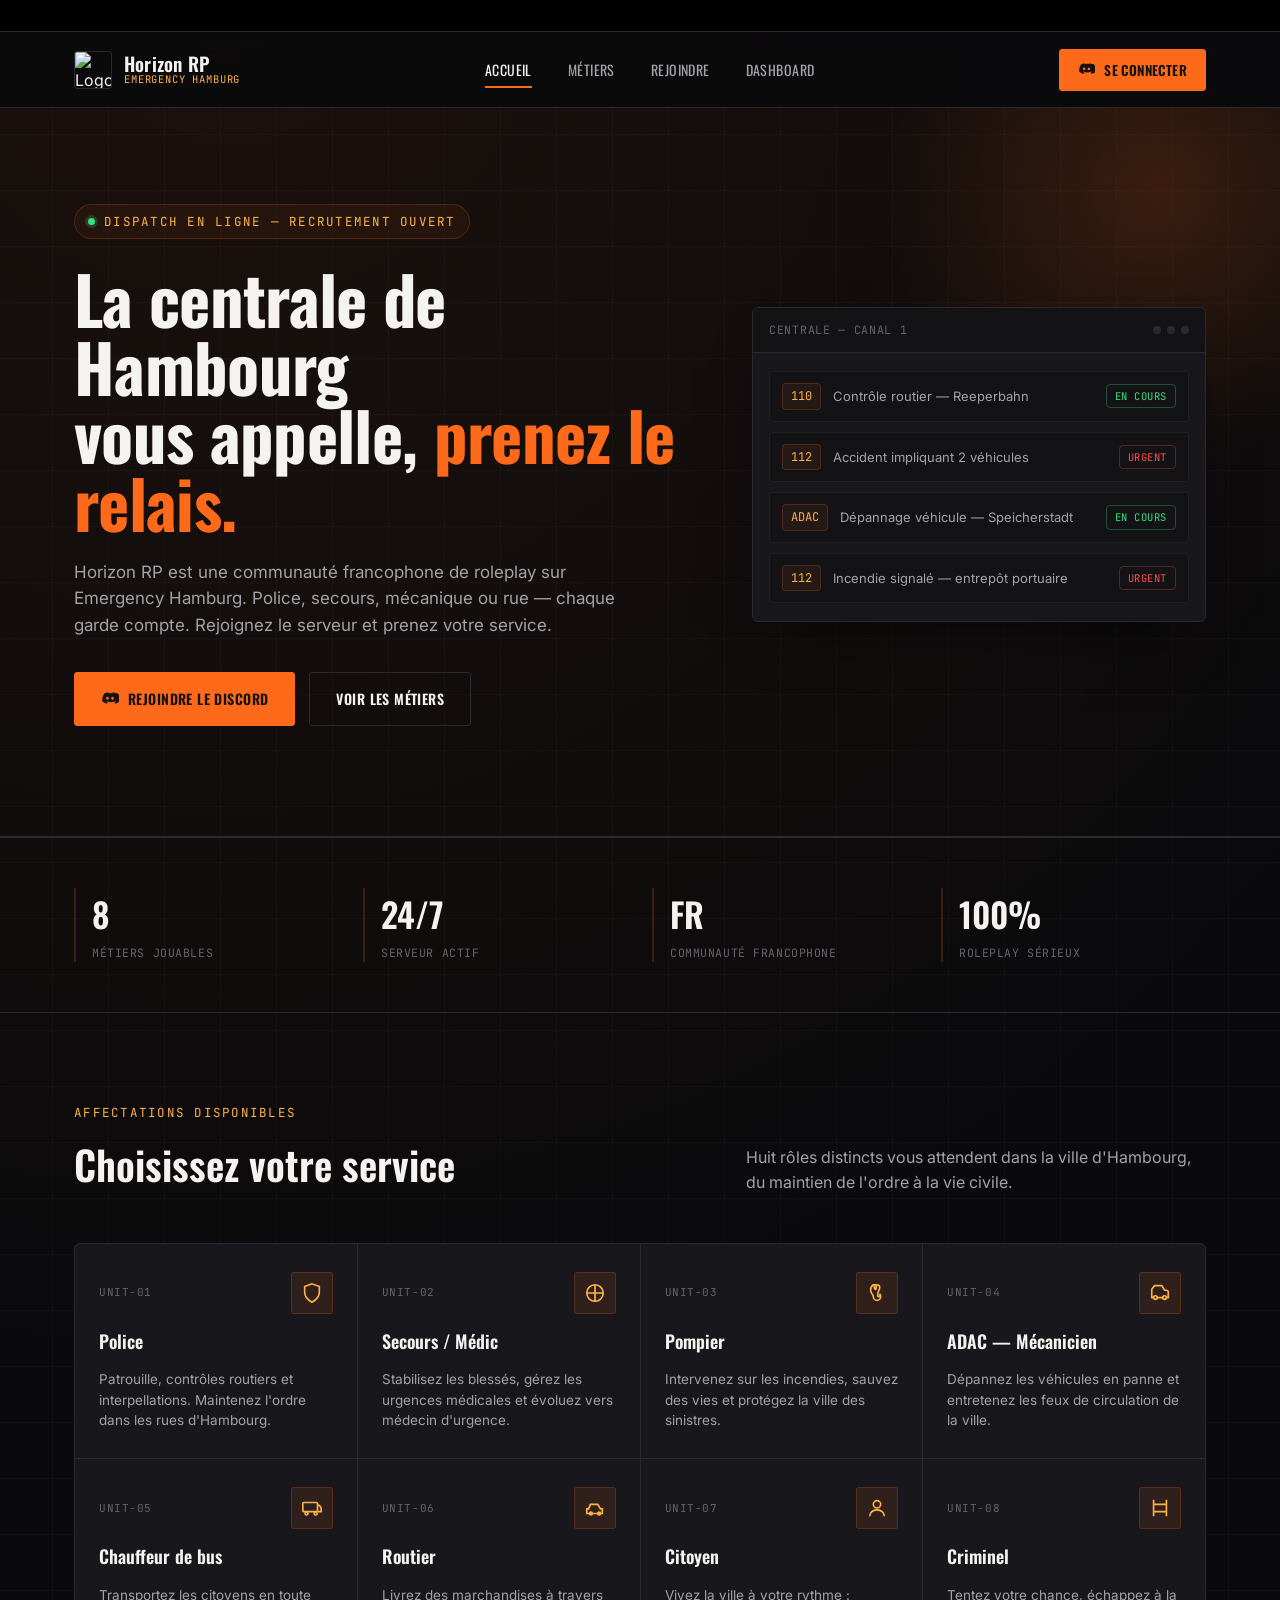
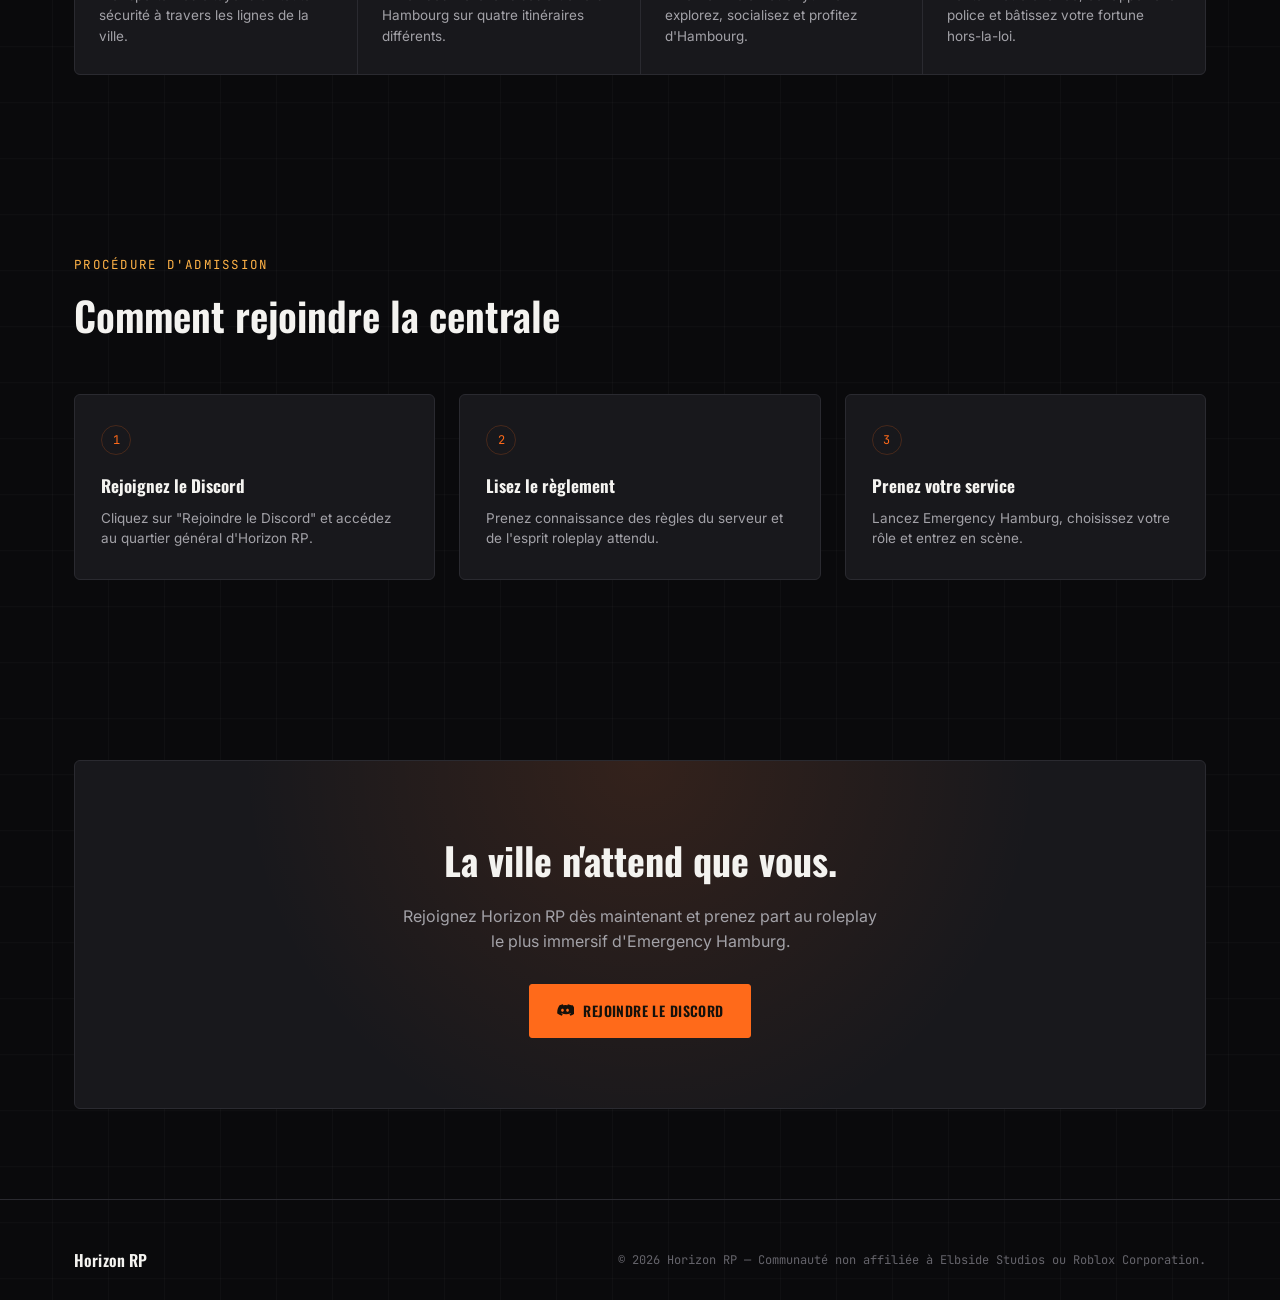
==== index.html @ f3986b4a "Add files via upload" ====
<!DOCTYPE html>
<html lang="fr">
<head>
<meta charset="UTF-8">
<meta name="viewport" content="width=device-width, initial-scale=1.0">
<title>Horizon RP — Centrale d'urgence Emergency Hamburg</title>
<meta name="description" content="Horizon RP, communauté Discord francophone de roleplay sur Emergency Hamburg (Roblox). Rejoignez les services de police, secours et plus encore.">

<link rel="icon" type="image/png" href="https://cdn.discordapp.com/icons/1450145318258868375/939de81ee6771801001f7017762140a6.webp?size=128">
<link rel="apple-touch-icon" href="https://cdn.discordapp.com/icons/1450145318258868375/939de81ee6771801001f7017762140a6.webp?size=256">
<link rel="stylesheet" href="style.css">
</head>
<body>

<!-- Bandeau dispatch -->
<div class="dispatch-bar" aria-hidden="true">
  <div class="dispatch-bar__track">
    <span>CODE 3 ▸</span> Patrouille requise — Sternschanze
    <span>CODE 1 ▸</span> Intervention médicale — Hafencity
    <span>STATUT ▸</span> 24 unités en service
    <span>RADIO ▸</span> Canal dispatch ouvert
    <span>CODE 3 ▸</span> Patrouille requise — Sternschanze
    <span>CODE 1 ▸</span> Intervention médicale — Hafencity
    <span>STATUT ▸</span> 24 unités en service
    <span>RADIO ▸</span> Canal dispatch ouvert
  </div>
</div>

<!-- Header -->
<header class="site-header">
  <div class="wrap">
    <a href="index.html" class="brand">
      <img src="https://cdn.discordapp.com/icons/1450145318258868375/939de81ee6771801001f7017762140a6.webp?size=128" alt="Logo Horizon RP">
      <span class="brand__text">
        <span class="brand__name">Horizon RP</span>
        <span class="brand__tag">Emergency Hamburg</span>
      </span>
    </a>

    <nav class="main-nav" aria-label="Navigation principale">
      <a href="index.html" class="is-active">Accueil</a>
      <a href="index.html#roles">Métiers</a>
      <a href="index.html#rejoindre">Rejoindre</a>
      <a href="dashboard/">Dashboard</a>
    </nav>

    <div class="header-actions">
      <button class="btn-discord" data-discord-login type="button">
        <svg viewBox="0 0 24 24" fill="currentColor"><path d="M20.317 4.369A19.791 19.791 0 0 0 15.885 3c-.211.375-.444.866-.608 1.249a18.27 18.27 0 0 0-5.487 0A12.59 12.59 0 0 0 9.182 3a19.736 19.736 0 0 0-4.434 1.369C2.087 8.084 1.395 11.71 1.741 15.284a19.9 19.9 0 0 0 5.993 2.98c.483-.65.913-1.341 1.284-2.07a12.8 12.8 0 0 1-2.02-.955c.17-.123.336-.252.497-.385a14.27 14.27 0 0 0 12.01 0c.163.133.328.262.497.385-.642.375-1.317.69-2.022.957.371.728.8 1.42 1.284 2.07a19.83 19.83 0 0 0 6-2.982c.43-4.144-.726-7.736-3.047-10.916ZM8.62 13.083c-1.013 0-1.846-.913-1.846-2.034 0-1.12.812-2.035 1.846-2.035 1.043 0 1.864.923 1.846 2.035 0 1.121-.812 2.034-1.846 2.034Zm6.76 0c-1.012 0-1.846-.913-1.846-2.034 0-1.12.812-2.035 1.846-2.035 1.043 0 1.864.923 1.846 2.035 0 1.121-.803 2.034-1.846 2.034Z"/></svg>
        <span class="btn-label">Se connecter</span>
      </button>
      <button class="burger" data-burger aria-label="Ouvrir le menu" aria-expanded="false">
        <span></span><span></span><span></span>
      </button>
    </div>
  </div>
</header>

<!-- Menu mobile -->
<nav class="mobile-nav" data-mobile-nav aria-label="Navigation mobile">
  <a href="index.html">Accueil</a>
  <a href="index.html#roles">Métiers</a>
  <a href="index.html#rejoindre">Rejoindre</a>
  <a href="dashboard/">Dashboard</a>
  <div class="mobile-nav__foot">
    <button class="btn-discord" data-discord-login type="button" style="width:100%;">
      <svg viewBox="0 0 24 24" fill="currentColor" style="width:17px;height:17px;"><path d="M20.317 4.369A19.791 19.791 0 0 0 15.885 3c-.211.375-.444.866-.608 1.249a18.27 18.27 0 0 0-5.487 0A12.59 12.59 0 0 0 9.182 3a19.736 19.736 0 0 0-4.434 1.369C2.087 8.084 1.395 11.71 1.741 15.284a19.9 19.9 0 0 0 5.993 2.98c.483-.65.913-1.341 1.284-2.07a12.8 12.8 0 0 1-2.02-.955c.17-.123.336-.252.497-.385a14.27 14.27 0 0 0 12.01 0c.163.133.328.262.497.385-.642.375-1.317.69-2.022.957.371.728.8 1.42 1.284 2.07a19.83 19.83 0 0 0 6-2.982c.43-4.144-.726-7.736-3.047-10.916ZM8.62 13.083c-1.013 0-1.846-.913-1.846-2.034 0-1.12.812-2.035 1.846-2.035 1.043 0 1.864.923 1.846 2.035 0 1.121-.812 2.034-1.846 2.034Zm6.76 0c-1.012 0-1.846-.913-1.846-2.034 0-1.12.812-2.035 1.846-2.035 1.043 0 1.864.923 1.846 2.035 0 1.121-.803 2.034-1.846 2.034Z"/></svg>
      Se connecter avec Discord
    </button>
  </div>
</nav>

<main>
  <!-- HERO -->
  <section class="hero">
    <div class="wrap hero__grid">
      <div>
        <span class="eyebrow"><span class="dot"></span> Dispatch en ligne — Recrutement ouvert</span>
        <h1>La centrale de Hambourg<br>vous appelle, <em>prenez le relais.</em></h1>
        <p class="lead">Horizon RP est une communauté francophone de roleplay sur Emergency Hamburg. Police, secours, mécanique ou rue — chaque garde compte. Rejoignez le serveur et prenez votre service.</p>
        <div class="hero__actions">
          <a href="https://discord.gg/q8EvGRN9yf" class="btn-primary" data-discord-invite>
            <svg viewBox="0 0 24 24" width="18" height="18" fill="currentColor"><path d="M20.317 4.369A19.791 19.791 0 0 0 15.885 3c-.211.375-.444.866-.608 1.249a18.27 18.27 0 0 0-5.487 0A12.59 12.59 0 0 0 9.182 3a19.736 19.736 0 0 0-4.434 1.369C2.087 8.084 1.395 11.71 1.741 15.284a19.9 19.9 0 0 0 5.993 2.98c.483-.65.913-1.341 1.284-2.07a12.8 12.8 0 0 1-2.02-.955c.17-.123.336-.252.497-.385a14.27 14.27 0 0 0 12.01 0c.163.133.328.262.497.385-.642.375-1.317.69-2.022.957.371.728.8 1.42 1.284 2.07a19.83 19.83 0 0 0 6-2.982c.43-4.144-.726-7.736-3.047-10.916ZM8.62 13.083c-1.013 0-1.846-.913-1.846-2.034 0-1.12.812-2.035 1.846-2.035 1.043 0 1.864.923 1.846 2.035 0 1.121-.812 2.034-1.846 2.034Zm6.76 0c-1.012 0-1.846-.913-1.846-2.034 0-1.12.812-2.035 1.846-2.035 1.043 0 1.864.923 1.846 2.035 0 1.121-.803 2.034-1.846 2.034Z"/></svg>
            Rejoindre le Discord
          </a>
          <a href="#roles" class="btn-ghost">Voir les métiers</a>
        </div>
      </div>

      <div class="dispatch-screen" aria-hidden="true">
        <div class="dispatch-screen__head">
          <span>Centrale — Canal 1</span>
          <div class="dispatch-screen__dots"><i></i><i></i><i></i></div>
        </div>
        <div class="dispatch-screen__body">
          <div class="call-row">
            <span class="call-row__code">110</span>
            <span class="call-row__text">Contrôle routier — Reeperbahn</span>
            <span class="call-row__status en-cours">En cours</span>
          </div>
          <div class="call-row">
            <span class="call-row__code">112</span>
            <span class="call-row__text">Accident impliquant 2 véhicules</span>
            <span class="call-row__status urgent">Urgent</span>
          </div>
          <div class="call-row">
            <span class="call-row__code">ADAC</span>
            <span class="call-row__text">Dépannage véhicule — Speicherstadt</span>
            <span class="call-row__status en-cours">En cours</span>
          </div>
          <div class="call-row">
            <span class="call-row__code">112</span>
            <span class="call-row__text">Incendie signalé — entrepôt portuaire</span>
            <span class="call-row__status urgent">Urgent</span>
          </div>
        </div>
      </div>
    </div>
  </section>

  <!-- STATS -->
  <section class="stats-band">
    <div class="wrap stats-grid">
      <div class="stat">
        <div class="stat__value">8</div>
        <div class="stat__label">Métiers jouables</div>
      </div>
      <div class="stat">
        <div class="stat__value">24/7</div>
        <div class="stat__label">Serveur actif</div>
      </div>
      <div class="stat">
        <div class="stat__value">FR</div>
        <div class="stat__label">Communauté francophone</div>
      </div>
      <div class="stat">
        <div class="stat__value">100%</div>
        <div class="stat__label">Roleplay sérieux</div>
      </div>
    </div>
  </section>

  <!-- ROLES -->
  <section id="roles">
    <div class="wrap">
      <div class="section-head">
        <div>
          <span class="section-head__label">Affectations disponibles</span>
          <h2>Choisissez votre service</h2>
        </div>
        <p>Huit rôles distincts vous attendent dans la ville d'Hambourg, du maintien de l'ordre à la vie civile.</p>
      </div>

      <div class="roles-grid">
        <article class="role-card">
          <div class="role-card__top">
            <span class="role-card__callsign">UNIT-01</span>
            <span class="role-card__icon">
              <svg viewBox="0 0 24 24" fill="none" stroke="currentColor" stroke-width="1.8"><path d="M12 2 4 5v6c0 5 3.4 8.7 8 11 4.6-2.3 8-6 8-11V5l-8-3Z"/></svg>
            </span>
          </div>
          <h3>Police</h3>
          <p>Patrouille, contrôles routiers et interpellations. Maintenez l'ordre dans les rues d'Hambourg.</p>
        </article>

        <article class="role-card">
          <div class="role-card__top">
            <span class="role-card__callsign">UNIT-02</span>
            <span class="role-card__icon">
              <svg viewBox="0 0 24 24" fill="none" stroke="currentColor" stroke-width="1.8"><path d="M12 3v18M3 12h18"/><circle cx="12" cy="12" r="9"/></svg>
            </span>
          </div>
          <h3>Secours / Médic</h3>
          <p>Stabilisez les blessés, gérez les urgences médicales et évoluez vers médecin d'urgence.</p>
        </article>

        <article class="role-card">
          <div class="role-card__top">
            <span class="role-card__callsign">UNIT-03</span>
            <span class="role-card__icon">
              <svg viewBox="0 0 24 24" fill="none" stroke="currentColor" stroke-width="1.8"><path d="M8 3s-3 2-3 6 3 4 3 7a4 4 0 0 0 8 0c0-2-1-3-1-3s1 3-1 3-1-2-1-4 2-3 2-6-3-3-3-3-1 2-1 4-2 1-2-1 1-3 1-3Z"/></svg>
            </span>
          </div>
          <h3>Pompier</h3>
          <p>Intervenez sur les incendies, sauvez des vies et protégez la ville des sinistres.</p>
        </article>

        <article class="role-card">
          <div class="role-card__top">
            <span class="role-card__callsign">UNIT-04</span>
            <span class="role-card__icon">
              <svg viewBox="0 0 24 24" fill="none" stroke="currentColor" stroke-width="1.8"><circle cx="7" cy="17" r="2"/><circle cx="17" cy="17" r="2"/><path d="M5 17H3V8l3-4h8l3 5h2a2 2 0 0 1 2 2v6h-2M9 17h6"/></svg>
            </span>
          </div>
          <h3>ADAC — Mécanicien</h3>
          <p>Dépannez les véhicules en panne et entretenez les feux de circulation de la ville.</p>
        </article>

        <article class="role-card">
          <div class="role-card__top">
            <span class="role-card__callsign">UNIT-05</span>
            <span class="role-card__icon">
              <svg viewBox="0 0 24 24" fill="none" stroke="currentColor" stroke-width="1.8"><rect x="2" y="6" width="16" height="10" rx="1"/><path d="M18 9h2l2 3v4h-4"/><circle cx="6" cy="18" r="1.6"/><circle cx="16" cy="18" r="1.6"/></svg>
            </span>
          </div>
          <h3>Chauffeur de bus</h3>
          <p>Transportez les citoyens en toute sécurité à travers les lignes de la ville.</p>
        </article>

        <article class="role-card">
          <div class="role-card__top">
            <span class="role-card__callsign">UNIT-06</span>
            <span class="role-card__icon">
              <svg viewBox="0 0 24 24" fill="none" stroke="currentColor" stroke-width="1.8"><path d="M3 13h2l2-5h8l3 5h2v5H3z"/><circle cx="7.5" cy="18" r="1.5"/><circle cx="16.5" cy="18" r="1.5"/></svg>
            </span>
          </div>
          <h3>Routier</h3>
          <p>Livrez des marchandises à travers Hambourg sur quatre itinéraires différents.</p>
        </article>

        <article class="role-card">
          <div class="role-card__top">
            <span class="role-card__callsign">UNIT-07</span>
            <span class="role-card__icon">
              <svg viewBox="0 0 24 24" fill="none" stroke="currentColor" stroke-width="1.8"><circle cx="12" cy="8" r="4"/><path d="M4 21c0-4 3.6-7 8-7s8 3 8 7"/></svg>
            </span>
          </div>
          <h3>Citoyen</h3>
          <p>Vivez la ville à votre rythme : explorez, socialisez et profitez d'Hambourg.</p>
        </article>

        <article class="role-card">
          <div class="role-card__top">
            <span class="role-card__callsign">UNIT-08</span>
            <span class="role-card__icon">
              <svg viewBox="0 0 24 24" fill="none" stroke="currentColor" stroke-width="1.8"><path d="M5 3v18M19 3v18M5 8h14M5 16h14"/></svg>
            </span>
          </div>
          <h3>Criminel</h3>
          <p>Tentez votre chance, échappez à la police et bâtissez votre fortune hors-la-loi.</p>
        </article>
      </div>
    </div>
  </section>

  <!-- REJOINDRE -->
  <section id="rejoindre">
    <div class="wrap">
      <div class="section-head">
        <div>
          <span class="section-head__label">Procédure d'admission</span>
          <h2>Comment rejoindre la centrale</h2>
        </div>
      </div>

      <div class="steps">
        <div class="step-card">
          <div class="step-card__num">1</div>
          <h3>Rejoignez le Discord</h3>
          <p>Cliquez sur "Rejoindre le Discord" et accédez au quartier général d'Horizon RP.</p>
        </div>
        <div class="step-card">
          <div class="step-card__num">2</div>
          <h3>Lisez le règlement</h3>
          <p>Prenez connaissance des règles du serveur et de l'esprit roleplay attendu.</p>
        </div>
        <div class="step-card">
          <div class="step-card__num">3</div>
          <h3>Prenez votre service</h3>
          <p>Lancez Emergency Hamburg, choisissez votre rôle et entrez en scène.</p>
        </div>
      </div>
    </div>
  </section>

  <!-- CTA FINAL -->
  <section>
    <div class="wrap">
      <div class="cta-final">
        <h2>La ville n'attend que vous.</h2>
        <p>Rejoignez Horizon RP dès maintenant et prenez part au roleplay le plus immersif d'Emergency Hamburg.</p>
        <a href="https://discord.gg/q8EvGRN9yf" class="btn-primary" data-discord-invite>
          <svg viewBox="0 0 24 24" width="18" height="18" fill="currentColor"><path d="M20.317 4.369A19.791 19.791 0 0 0 15.885 3c-.211.375-.444.866-.608 1.249a18.27 18.27 0 0 0-5.487 0A12.59 12.59 0 0 0 9.182 3a19.736 19.736 0 0 0-4.434 1.369C2.087 8.084 1.395 11.71 1.741 15.284a19.9 19.9 0 0 0 5.993 2.98c.483-.65.913-1.341 1.284-2.07a12.8 12.8 0 0 1-2.02-.955c.17-.123.336-.252.497-.385a14.27 14.27 0 0 0 12.01 0c.163.133.328.262.497.385-.642.375-1.317.69-2.022.957.371.728.8 1.42 1.284 2.07a19.83 19.83 0 0 0 6-2.982c.43-4.144-.726-7.736-3.047-10.916ZM8.62 13.083c-1.013 0-1.846-.913-1.846-2.034 0-1.12.812-2.035 1.846-2.035 1.043 0 1.864.923 1.846 2.035 0 1.121-.812 2.034-1.846 2.034Zm6.76 0c-1.012 0-1.846-.913-1.846-2.034 0-1.12.812-2.035 1.846-2.035 1.043 0 1.864.923 1.846 2.035 0 1.121-.803 2.034-1.846 2.034Z"/></svg>
          Rejoindre le Discord
        </a>
      </div>
    </div>
  </section>
</main>

<footer class="site-footer">
  <div class="wrap">
    <span class="brand__name" style="font-family: var(--font-display);">Horizon RP</span>
    <p>&copy; 2026 Horizon RP — Communauté non affiliée à Elbside Studios ou Roblox Corporation.</p>
  </div>
</footer>

<script src="app.js"></script>
</body>
</html>
---- style.css ----
/* =========================================================
   HORIZON RP — style.css
   Direction : centrale de dispatch / services d'urgence
   ========================================================= */

@import url('https://fonts.googleapis.com/css2?family=Oswald:wght@400;500;600;700&family=Inter:wght@400;500;600;700&family=JetBrains+Mono:wght@400;500&display=swap');

:root {
  /* --- Couleurs --- */
  --bg: #0a0a0c;
  --bg-raised: #131316;
  --bg-card: #18181c;
  --line: #2a2a30;
  --line-soft: #1f1f24;

  --orange: #ff6a1a;
  --orange-light: #ffb347;
  --orange-dim: #ff6a1a33;

  --text: #f4f3f0;
  --text-dim: #a3a2a8;
  --text-faint: #65646b;

  --status-green: #3ddc84;
  --status-red: #ff4d4d;

  /* --- Typo --- */
  --font-display: 'Oswald', sans-serif;
  --font-body: 'Inter', sans-serif;
  --font-mono: 'JetBrains Mono', monospace;

  /* --- Layout --- */
  --header-h: 76px;
  --radius: 6px;
  --radius-sm: 3px;
  --max-w: 1180px;
}

/* =========================================================
   Reset
   ========================================================= */
*, *::before, *::after { box-sizing: border-box; }
html { scroll-behavior: smooth; }
body {
  margin: 0;
  background: var(--bg);
  color: var(--text);
  font-family: var(--font-body);
  font-size: 16px;
  line-height: 1.55;
  -webkit-font-smoothing: antialiased;
}
img { max-width: 100%; display: block; }
a { color: inherit; text-decoration: none; }
ul { margin: 0; padding: 0; list-style: none; }
button { font-family: inherit; cursor: pointer; }

::selection { background: var(--orange); color: #0a0a0c; }

:focus-visible {
  outline: 2px solid var(--orange-light);
  outline-offset: 3px;
}

@media (prefers-reduced-motion: reduce) {
  *, *::before, *::after {
    animation-duration: 0.01ms !important;
    animation-iteration-count: 1 !important;
    transition-duration: 0.01ms !important;
    scroll-behavior: auto !important;
  }
}

/* Texture de fond : grille radar discrète */
body {
  background-image:
    radial-gradient(circle at 18% 0%, rgba(255,106,26,0.07), transparent 45%),
    linear-gradient(rgba(255,255,255,0.025) 1px, transparent 1px),
    linear-gradient(90deg, rgba(255,255,255,0.025) 1px, transparent 1px);
  background-size: auto, 56px 56px, 56px 56px;
  background-position: 0 0, center, center;
}

.wrap {
  max-width: var(--max-w);
  margin: 0 auto;
  padding: 0 24px;
}

/* =========================================================
   Bandeau dispatch (ticker)
   ========================================================= */
.dispatch-bar {
  background: #000;
  border-bottom: 1px solid var(--line);
  overflow: hidden;
  white-space: nowrap;
  height: 32px;
  display: flex;
  align-items: center;
}
.dispatch-bar__track {
  display: inline-flex;
  align-items: center;
  gap: 48px;
  padding-left: 100%;
  animation: ticker 38s linear infinite;
  font-family: var(--font-mono);
  font-size: 12px;
  letter-spacing: 0.04em;
  color: var(--text-faint);
}
.dispatch-bar__track span { color: var(--orange-light); margin-right: 8px; }
@keyframes ticker {
  to { transform: translateX(-100%); }
}

/* =========================================================
   Header
   ========================================================= */
.site-header {
  position: sticky;
  top: 0;
  z-index: 100;
  height: var(--header-h);
  display: flex;
  align-items: center;
  background: rgba(10,10,12,0.85);
  backdrop-filter: blur(10px);
  border-bottom: 1px solid var(--line);
}
.site-header .wrap {
  display: flex;
  align-items: center;
  justify-content: space-between;
  width: 100%;
}

.brand {
  display: flex;
  align-items: center;
  gap: 12px;
}
.brand img {
  width: 38px;
  height: 38px;
  border-radius: var(--radius-sm);
  border: 1px solid var(--line);
}
.brand__text {
  display: flex;
  flex-direction: column;
  line-height: 1.1;
}
.brand__name {
  font-family: var(--font-display);
  font-weight: 600;
  font-size: 19px;
  letter-spacing: 0.01em;
}
.brand__tag {
  font-family: var(--font-mono);
  font-size: 10.5px;
  color: var(--orange-light);
  letter-spacing: 0.08em;
  text-transform: uppercase;
}

/* Nav desktop */
.main-nav {
  display: flex;
  align-items: center;
  gap: 36px;
}
.main-nav a {
  font-family: var(--font-display);
  font-size: 14px;
  letter-spacing: 0.03em;
  text-transform: uppercase;
  color: var(--text-dim);
  position: relative;
  padding: 6px 0;
  transition: color 0.2s ease;
}
.main-nav a:hover, .main-nav a.is-active { color: var(--text); }
.main-nav a.is-active::after {
  content: '';
  position: absolute;
  left: 0; right: 0; bottom: -2px;
  height: 2px;
  background: var(--orange);
}

.header-actions {
  display: flex;
  align-items: center;
  gap: 14px;
}

/* Bouton login Discord */
.btn-discord {
  display: inline-flex;
  align-items: center;
  gap: 9px;
  background: var(--orange);
  color: #15110b;
  font-family: var(--font-display);
  font-weight: 600;
  font-size: 13.5px;
  letter-spacing: 0.03em;
  text-transform: uppercase;
  padding: 10px 18px;
  border-radius: var(--radius-sm);
  border: 1px solid var(--orange);
  transition: background 0.18s ease, transform 0.18s ease, box-shadow 0.18s ease;
  box-shadow: 0 0 0 0 rgba(255,106,26,0.5);
}
.btn-discord:hover {
  background: var(--orange-light);
  border-color: var(--orange-light);
  transform: translateY(-1px);
  box-shadow: 0 6px 18px -4px rgba(255,106,26,0.55);
}
.btn-discord svg { width: 17px; height: 17px; }

/* Profil connecté (remplace le bouton login une fois loggé) */
.user-chip {
  display: none;
  align-items: center;
  gap: 10px;
  padding: 6px 14px 6px 6px;
  background: var(--bg-card);
  border: 1px solid var(--line);
  border-radius: 999px;
}
.user-chip.is-visible { display: inline-flex; }
.user-chip img {
  width: 28px; height: 28px;
  border-radius: 999px;
}
.user-chip span {
  font-family: var(--font-mono);
  font-size: 13px;
  color: var(--text);
}

/* Burger */
.burger {
  display: none;
  flex-direction: column;
  justify-content: center;
  gap: 5px;
  width: 40px;
  height: 40px;
  background: transparent;
  border: 1px solid var(--line);
  border-radius: var(--radius-sm);
  align-items: center;
}
.burger span {
  display: block;
  width: 18px;
  height: 2px;
  background: var(--text);
  transition: transform 0.25s ease, opacity 0.25s ease;
}
.burger.is-open span:nth-child(1) { transform: translateY(7px) rotate(45deg); }
.burger.is-open span:nth-child(2) { opacity: 0; }
.burger.is-open span:nth-child(3) { transform: translateY(-7px) rotate(-45deg); }

/* Menu mobile */
.mobile-nav {
  position: fixed;
  inset: var(--header-h) 0 0 0;
  background: #07070a;
  z-index: 99;
  transform: translateX(100%);
  transition: transform 0.32s cubic-bezier(.65,0,.35,1);
  display: flex;
  flex-direction: column;
  padding: 28px 24px;
  overflow-y: auto;
}
.mobile-nav.is-open { transform: translateX(0); }
.mobile-nav a {
  font-family: var(--font-display);
  font-size: 24px;
  text-transform: uppercase;
  letter-spacing: 0.02em;
  color: var(--text);
  padding: 16px 4px;
  border-bottom: 1px solid var(--line-soft);
}
.mobile-nav__foot {
  margin-top: auto;
  padding-top: 24px;
}
.mobile-nav__foot .btn-discord { width: 100%; justify-content: center; }

/* =========================================================
   Hero
   ========================================================= */
.hero {
  position: relative;
  padding: 96px 0 110px;
  border-bottom: 1px solid var(--line);
  overflow: hidden;
}
.hero::before {
  content: '';
  position: absolute;
  top: -200px; right: -160px;
  width: 560px; height: 560px;
  background: radial-gradient(circle, rgba(255,106,26,0.18), transparent 70%);
  pointer-events: none;
}
.hero__grid {
  display: grid;
  grid-template-columns: 1.15fr 0.85fr;
  gap: 64px;
  align-items: center;
  position: relative;
}
.eyebrow {
  display: inline-flex;
  align-items: center;
  gap: 9px;
  font-family: var(--font-mono);
  font-size: 12.5px;
  letter-spacing: 0.1em;
  text-transform: uppercase;
  color: var(--orange-light);
  border: 1px solid var(--orange-dim);
  background: rgba(255,106,26,0.06);
  padding: 7px 13px;
  border-radius: 999px;
  margin-bottom: 26px;
}
.eyebrow .dot {
  width: 7px; height: 7px;
  border-radius: 999px;
  background: var(--status-green);
  box-shadow: 0 0 0 3px rgba(61,220,132,0.18);
  animation: pulse 1.8s ease-in-out infinite;
}
@keyframes pulse {
  0%, 100% { opacity: 1; }
  50% { opacity: 0.45; }
}

.hero h1 {
  font-family: var(--font-display);
  font-size: clamp(40px, 5.2vw, 68px);
  line-height: 1.02;
  font-weight: 700;
  margin: 0 0 22px;
  letter-spacing: -0.01em;
}
.hero h1 em {
  font-style: normal;
  color: var(--orange);
}
.hero p.lead {
  font-size: 17px;
  color: var(--text-dim);
  max-width: 50ch;
  margin: 0 0 34px;
}
.hero__actions {
  display: flex;
  gap: 14px;
  flex-wrap: wrap;
}
.btn-primary, .btn-ghost {
  font-family: var(--font-display);
  font-weight: 600;
  font-size: 14px;
  letter-spacing: 0.03em;
  text-transform: uppercase;
  padding: 15px 26px;
  border-radius: var(--radius-sm);
  display: inline-flex;
  align-items: center;
  gap: 9px;
  transition: all 0.18s ease;
}
.btn-primary {
  background: var(--orange);
  color: #15110b;
  border: 1px solid var(--orange);
}
.btn-primary:hover { background: var(--orange-light); transform: translateY(-1px); box-shadow: 0 8px 20px -6px rgba(255,106,26,0.5); }
.btn-ghost {
  background: transparent;
  color: var(--text);
  border: 1px solid var(--line);
}
.btn-ghost:hover { border-color: var(--text-dim); background: var(--bg-raised); }

/* Carte "écran de centrale" dans le hero */
.dispatch-screen {
  background: var(--bg-card);
  border: 1px solid var(--line);
  border-radius: var(--radius);
  overflow: hidden;
  box-shadow: 0 30px 60px -30px rgba(0,0,0,0.7);
}
.dispatch-screen__head {
  display: flex;
  align-items: center;
  justify-content: space-between;
  padding: 13px 16px;
  border-bottom: 1px solid var(--line);
  background: var(--bg-raised);
}
.dispatch-screen__head span {
  font-family: var(--font-mono);
  font-size: 11.5px;
  letter-spacing: 0.06em;
  color: var(--text-faint);
  text-transform: uppercase;
}
.dispatch-screen__dots { display: flex; gap: 6px; }
.dispatch-screen__dots i {
  width: 8px; height: 8px; border-radius: 999px; background: var(--line);
}
.dispatch-screen__body { padding: 18px 16px; display: flex; flex-direction: column; gap: 10px; }
.call-row {
  display: grid;
  grid-template-columns: auto 1fr auto;
  gap: 12px;
  align-items: center;
  padding: 11px 12px;
  background: var(--bg-raised);
  border: 1px solid var(--line-soft);
  border-radius: var(--radius-sm);
}
.call-row__code {
  font-family: var(--font-mono);
  font-size: 12px;
  color: var(--orange-light);
  background: rgba(255,106,26,0.08);
  border: 1px solid var(--orange-dim);
  padding: 3px 8px;
  border-radius: 4px;
}
.call-row__text {
  font-size: 13px;
  color: var(--text-dim);
}
.call-row__status {
  font-family: var(--font-mono);
  font-size: 10.5px;
  letter-spacing: 0.05em;
  text-transform: uppercase;
  padding: 3px 8px;
  border-radius: 4px;
}
.call-row__status.en-cours { color: var(--status-green); border: 1px solid rgba(61,220,132,0.3); }
.call-row__status.urgent { color: var(--status-red); border: 1px solid rgba(255,77,77,0.3); }

/* =========================================================
   Sections génériques
   ========================================================= */
section { padding: 90px 0; }
.section-head {
  display: flex;
  align-items: flex-end;
  justify-content: space-between;
  gap: 24px;
  margin-bottom: 48px;
  flex-wrap: wrap;
}
.section-head__label {
  font-family: var(--font-mono);
  font-size: 12.5px;
  letter-spacing: 0.1em;
  text-transform: uppercase;
  color: var(--orange-light);
  display: block;
  margin-bottom: 10px;
}
.section-head h2 {
  font-family: var(--font-display);
  font-size: clamp(28px, 3.4vw, 40px);
  margin: 0;
  font-weight: 600;
}
.section-head p {
  color: var(--text-dim);
  max-width: 46ch;
  margin: 0;
}

/* Grille de rôles (fiches de service) */
.roles-grid {
  display: grid;
  grid-template-columns: repeat(4, 1fr);
  gap: 1px;
  background: var(--line);
  border: 1px solid var(--line);
  border-radius: var(--radius);
  overflow: hidden;
}
.role-card {
  background: var(--bg-card);
  padding: 28px 24px;
  display: flex;
  flex-direction: column;
  gap: 14px;
  transition: background 0.2s ease;
}
.role-card:hover { background: var(--bg-raised); }
.role-card__top {
  display: flex;
  align-items: center;
  justify-content: space-between;
}
.role-card__callsign {
  font-family: var(--font-mono);
  font-size: 11px;
  color: var(--text-faint);
  letter-spacing: 0.05em;
}
.role-card__icon {
  width: 42px; height: 42px;
  border-radius: var(--radius-sm);
  background: rgba(255,106,26,0.1);
  border: 1px solid var(--orange-dim);
  display: flex;
  align-items: center;
  justify-content: center;
  color: var(--orange-light);
}
.role-card__icon svg { width: 22px; height: 22px; }
.role-card h3 {
  font-family: var(--font-display);
  font-size: 18px;
  margin: 0;
  font-weight: 600;
}
.role-card p {
  font-size: 13.5px;
  color: var(--text-dim);
  margin: 0;
  line-height: 1.5;
}

/* Bloc "Comment rejoindre" — étapes */
.steps {
  display: grid;
  grid-template-columns: repeat(3, 1fr);
  gap: 24px;
}
.step-card {
  background: var(--bg-card);
  border: 1px solid var(--line);
  border-radius: var(--radius);
  padding: 30px 26px;
  position: relative;
}
.step-card__num {
  font-family: var(--font-mono);
  font-size: 12px;
  color: var(--orange);
  border: 1px solid var(--orange-dim);
  width: 30px; height: 30px;
  border-radius: 999px;
  display: flex;
  align-items: center;
  justify-content: center;
  margin-bottom: 18px;
}
.step-card h3 {
  font-family: var(--font-display);
  font-size: 17px;
  margin: 0 0 8px;
}
.step-card p {
  font-size: 13.5px;
  color: var(--text-dim);
  margin: 0;
}

/* Stats band */
.stats-band {
  border-top: 1px solid var(--line);
  border-bottom: 1px solid var(--line);
  padding: 50px 0;
}
.stats-grid {
  display: grid;
  grid-template-columns: repeat(4, 1fr);
  gap: 24px;
}
.stat {
  text-align: left;
  border-left: 2px solid var(--orange-dim);
  padding-left: 16px;
}
.stat__value {
  font-family: var(--font-display);
  font-size: 34px;
  font-weight: 600;
  color: var(--text);
}
.stat__label {
  font-family: var(--font-mono);
  font-size: 11.5px;
  letter-spacing: 0.05em;
  text-transform: uppercase;
  color: var(--text-faint);
  margin-top: 4px;
}

/* CTA final */
.cta-final {
  text-align: center;
  background: var(--bg-card);
  border: 1px solid var(--line);
  border-radius: var(--radius);
  padding: 70px 32px;
  position: relative;
  overflow: hidden;
}
.cta-final::before {
  content: '';
  position: absolute;
  inset: 0;
  background: radial-gradient(circle at 50% 0%, rgba(255,106,26,0.12), transparent 60%);
}
.cta-final h2 {
  font-family: var(--font-display);
  font-size: clamp(26px, 3.6vw, 38px);
  margin: 0 0 14px;
  position: relative;
}
.cta-final p {
  color: var(--text-dim);
  max-width: 48ch;
  margin: 0 auto 30px;
  position: relative;
}
.cta-final .btn-primary { position: relative; }

/* =========================================================
   Footer
   ========================================================= */
.site-footer {
  border-top: 1px solid var(--line);
  padding: 48px 0 28px;
}
.site-footer .wrap {
  display: flex;
  align-items: center;
  justify-content: space-between;
  flex-wrap: wrap;
  gap: 16px;
}
.site-footer p {
  font-family: var(--font-mono);
  font-size: 12px;
  color: var(--text-faint);
  margin: 0;
}
.site-footer .brand__name { font-size: 16px; }

/* =========================================================
   Page Dashboard
   ========================================================= */
.dash-shell {
  min-height: calc(100vh - var(--header-h));
  display: flex;
  align-items: center;
  justify-content: center;
  padding: 60px 24px;
}
.dash-card {
  width: 100%;
  max-width: 560px;
  background: var(--bg-card);
  border: 1px solid var(--line);
  border-radius: var(--radius);
  padding: 48px 40px;
  text-align: center;
  position: relative;
  overflow: hidden;
}
.dash-card::before {
  content: '';
  position: absolute;
  top: -120px; left: 50%;
  transform: translateX(-50%);
  width: 360px; height: 360px;
  background: radial-gradient(circle, rgba(255,106,26,0.16), transparent 70%);
}
.dash-card__icon {
  width: 64px; height: 64px;
  margin: 0 auto 24px;
  border-radius: var(--radius);
  background: rgba(255,106,26,0.1);
  border: 1px solid var(--orange-dim);
  display: flex;
  align-items: center;
  justify-content: center;
  color: var(--orange-light);
  position: relative;
}
.dash-card__icon svg { width: 30px; height: 30px; }
.dash-card h1 {
  font-family: var(--font-display);
  font-size: 28px;
  margin: 0 0 10px;
  position: relative;
}
.dash-card p {
  color: var(--text-dim);
  font-size: 14.5px;
  margin: 0 0 28px;
  position: relative;
}
.dash-card__user {
  display: flex;
  align-items: center;
  gap: 12px;
  justify-content: center;
  background: var(--bg-raised);
  border: 1px solid var(--line);
  border-radius: 999px;
  padding: 8px 18px 8px 8px;
  margin: 0 auto 28px;
  width: fit-content;
  position: relative;
}
.dash-card__user img { width: 32px; height: 32px; border-radius: 999px; }
.dash-card__user span { font-family: var(--font-mono); font-size: 13.5px; }

.progress-track {
  height: 6px;
  background: var(--bg-raised);
  border: 1px solid var(--line);
  border-radius: 999px;
  overflow: hidden;
  margin: 0 0 10px;
  position: relative;
}
.progress-track__fill {
  height: 100%;
  width: 38%;
  background: linear-gradient(90deg, var(--orange), var(--orange-light));
  border-radius: 999px;
}
.dash-card__meta {
  font-family: var(--font-mono);
  font-size: 11px;
  color: var(--text-faint);
  text-transform: uppercase;
  letter-spacing: 0.06em;
  margin-bottom: 30px;
  position: relative;
}
.dash-card .btn-ghost { position: relative; }

/* =========================================================
   Page 404
   ========================================================= */
.error-shell {
  min-height: calc(100vh - var(--header-h));
  display: flex;
  align-items: center;
  justify-content: center;
  padding: 60px 24px;
  text-align: center;
}
.error-code {
  font-family: var(--font-mono);
  font-size: 13px;
  letter-spacing: 0.1em;
  color: var(--orange-light);
  border: 1px solid var(--orange-dim);
  background: rgba(255,106,26,0.06);
  padding: 6px 14px;
  border-radius: 999px;
  display: inline-block;
  margin-bottom: 26px;
}
.error-shell h1 {
  font-family: var(--font-display);
  font-size: clamp(64px, 12vw, 140px);
  line-height: 0.95;
  margin: 0 0 14px;
  color: var(--text);
}
.error-shell h1 span { color: var(--orange); }
.error-shell h2 {
  font-family: var(--font-display);
  font-size: 22px;
  margin: 0 0 12px;
  font-weight: 500;
}
.error-shell p {
  color: var(--text-dim);
  max-width: 44ch;
  margin: 0 auto 34px;
}
.error-shell__actions {
  display: flex;
  gap: 14px;
  justify-content: center;
  flex-wrap: wrap;
}

/* =========================================================
   Responsive
   ========================================================= */
@media (max-width: 980px) {
  .hero__grid { grid-template-columns: 1fr; gap: 48px; }
  .roles-grid { grid-template-columns: repeat(2, 1fr); }
  .steps { grid-template-columns: 1fr; }
  .stats-grid { grid-template-columns: repeat(2, 1fr); gap: 32px 24px; }
}

@media (max-width: 760px) {
  .main-nav { display: none; }
  .header-actions .btn-discord span.btn-label { display: none; }
  .burger { display: flex; }
  section { padding: 64px 0; }
  .roles-grid { grid-template-columns: 1fr; }
  .stats-grid { grid-template-columns: repeat(2, 1fr); }
  .dash-card, .error-shell { padding-left: 0; padding-right: 0; }
  .dash-card { padding: 38px 26px; }
}

@media (max-width: 480px) {
  .hero { padding: 64px 0 70px; }
  .hero__actions { flex-direction: column; align-items: stretch; }
  .hero__actions .btn-primary, .hero__actions .btn-ghost { justify-content: center; }
}
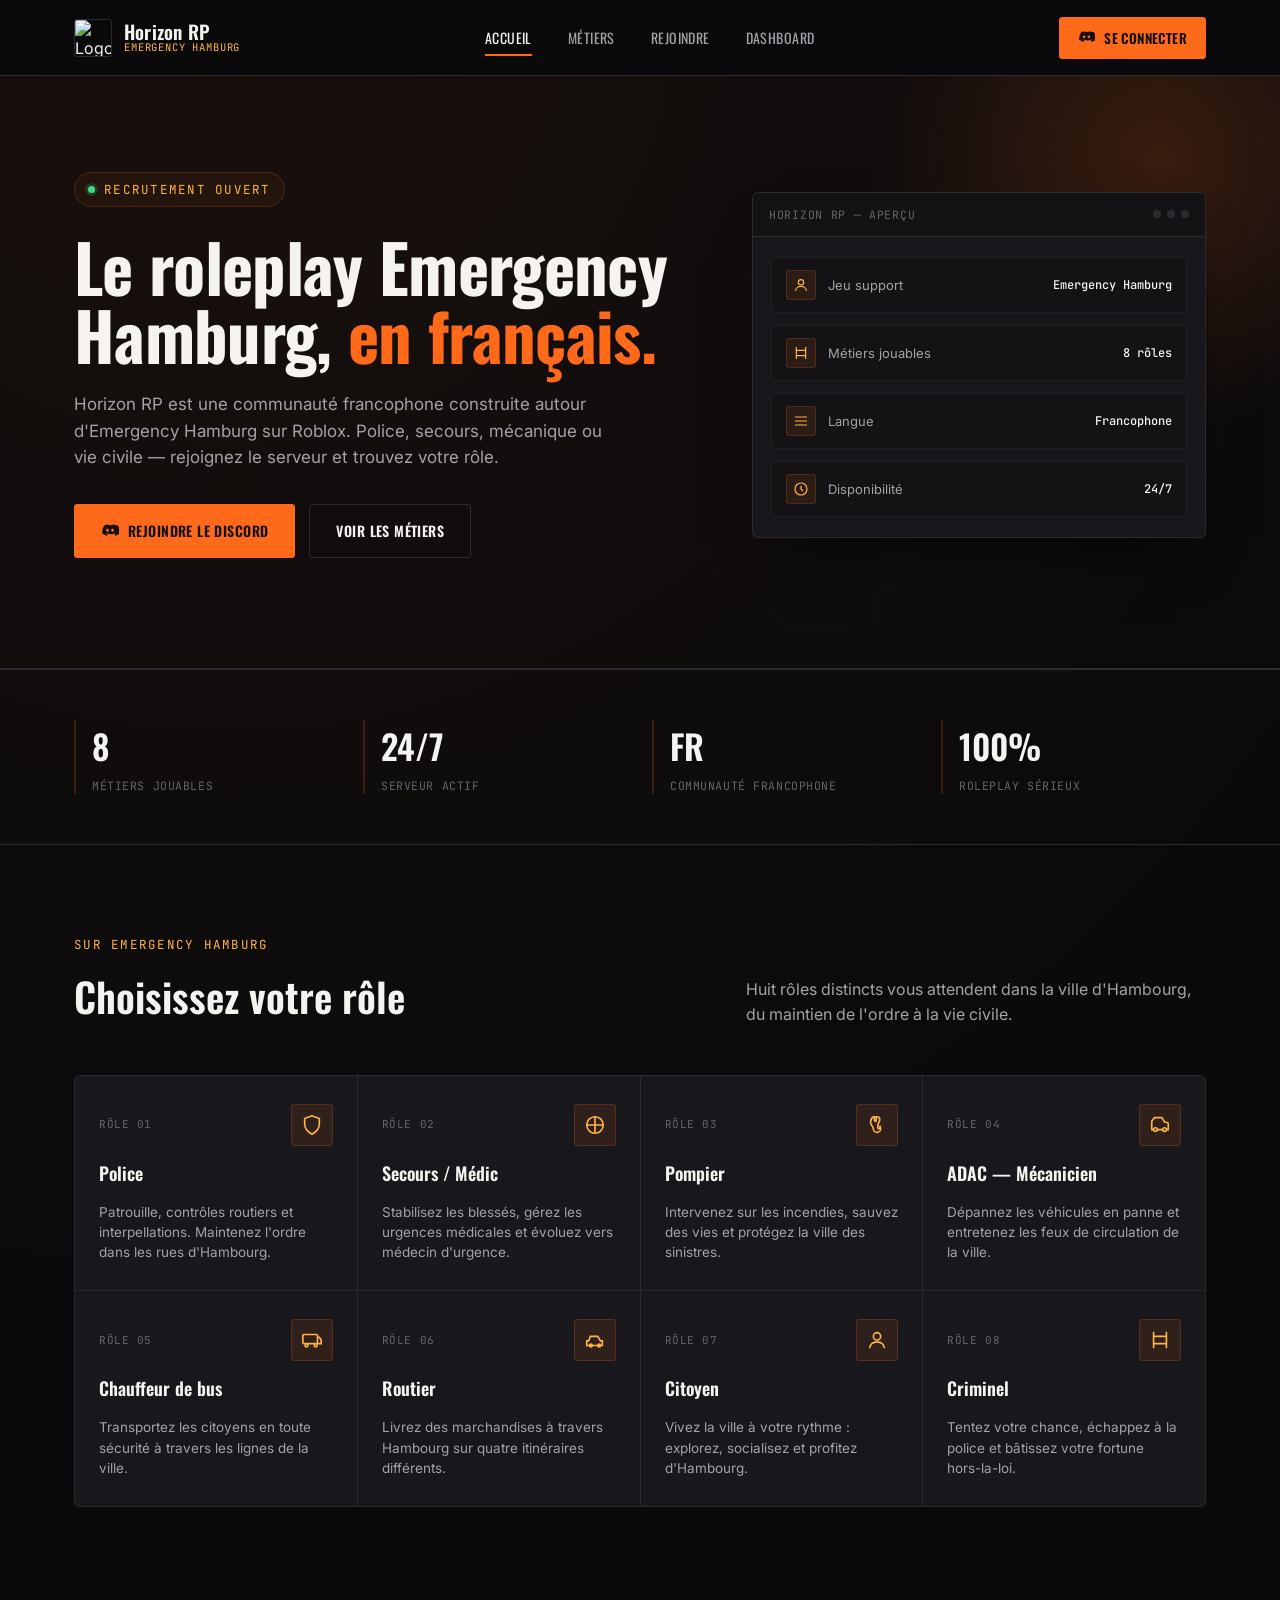
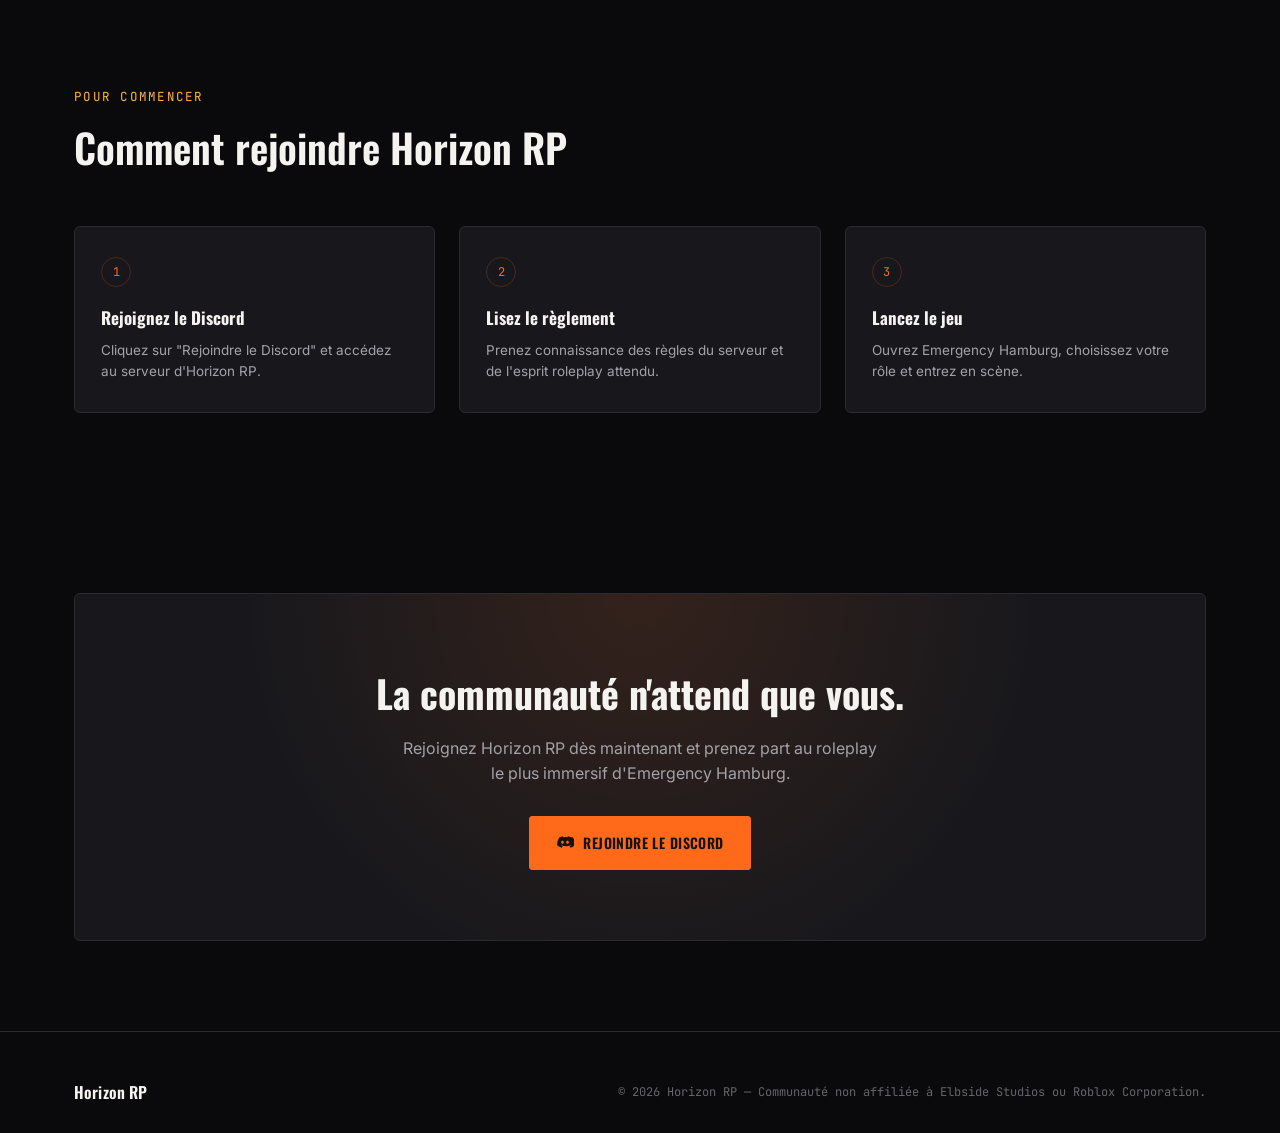
==== commit 9e10ccda: "Add files via upload" ====
--- a/index.html
+++ b/index.html
@@ -3,7 +3,7 @@
 <head>
 <meta charset="UTF-8">
 <meta name="viewport" content="width=device-width, initial-scale=1.0">
-<title>Horizon RP — Centrale d'urgence Emergency Hamburg</title>
+<title>Horizon RP — Communauté Emergency Hamburg</title>
 <meta name="description" content="Horizon RP, communauté Discord francophone de roleplay sur Emergency Hamburg (Roblox). Rejoignez les services de police, secours et plus encore.">
 
 <link rel="icon" type="image/png" href="https://cdn.discordapp.com/icons/1450145318258868375/939de81ee6771801001f7017762140a6.webp?size=128">
@@ -11,20 +11,6 @@
 <link rel="stylesheet" href="style.css">
 </head>
 <body>
-
-<!-- Bandeau dispatch -->
-<div class="dispatch-bar" aria-hidden="true">
-  <div class="dispatch-bar__track">
-    <span>CODE 3 ▸</span> Patrouille requise — Sternschanze
-    <span>CODE 1 ▸</span> Intervention médicale — Hafencity
-    <span>STATUT ▸</span> 24 unités en service
-    <span>RADIO ▸</span> Canal dispatch ouvert
-    <span>CODE 3 ▸</span> Patrouille requise — Sternschanze
-    <span>CODE 1 ▸</span> Intervention médicale — Hafencity
-    <span>STATUT ▸</span> 24 unités en service
-    <span>RADIO ▸</span> Canal dispatch ouvert
-  </div>
-</div>
 
 <!-- Header -->
 <header class="site-header">
@@ -75,9 +61,9 @@
   <section class="hero">
     <div class="wrap hero__grid">
       <div>
-        <span class="eyebrow"><span class="dot"></span> Dispatch en ligne — Recrutement ouvert</span>
-        <h1>La centrale de Hambourg<br>vous appelle, <em>prenez le relais.</em></h1>
-        <p class="lead">Horizon RP est une communauté francophone de roleplay sur Emergency Hamburg. Police, secours, mécanique ou rue — chaque garde compte. Rejoignez le serveur et prenez votre service.</p>
+        <span class="eyebrow"><span class="dot"></span> Recrutement ouvert</span>
+        <h1>Le roleplay Emergency<br>Hamburg, <em>en français.</em></h1>
+        <p class="lead">Horizon RP est une communauté francophone construite autour d'Emergency Hamburg sur Roblox. Police, secours, mécanique ou vie civile — rejoignez le serveur et trouvez votre rôle.</p>
         <div class="hero__actions">
           <a href="https://discord.gg/q8EvGRN9yf" class="btn-primary" data-discord-invite>
             <svg viewBox="0 0 24 24" width="18" height="18" fill="currentColor"><path d="M20.317 4.369A19.791 19.791 0 0 0 15.885 3c-.211.375-.444.866-.608 1.249a18.27 18.27 0 0 0-5.487 0A12.59 12.59 0 0 0 9.182 3a19.736 19.736 0 0 0-4.434 1.369C2.087 8.084 1.395 11.71 1.741 15.284a19.9 19.9 0 0 0 5.993 2.98c.483-.65.913-1.341 1.284-2.07a12.8 12.8 0 0 1-2.02-.955c.17-.123.336-.252.497-.385a14.27 14.27 0 0 0 12.01 0c.163.133.328.262.497.385-.642.375-1.317.69-2.022.957.371.728.8 1.42 1.284 2.07a19.83 19.83 0 0 0 6-2.982c.43-4.144-.726-7.736-3.047-10.916ZM8.62 13.083c-1.013 0-1.846-.913-1.846-2.034 0-1.12.812-2.035 1.846-2.035 1.043 0 1.864.923 1.846 2.035 0 1.121-.812 2.034-1.846 2.034Zm6.76 0c-1.012 0-1.846-.913-1.846-2.034 0-1.12.812-2.035 1.846-2.035 1.043 0 1.864.923 1.846 2.035 0 1.121-.803 2.034-1.846 2.034Z"/></svg>
@@ -87,31 +73,39 @@
         </div>
       </div>
 
-      <div class="dispatch-screen" aria-hidden="true">
-        <div class="dispatch-screen__head">
-          <span>Centrale — Canal 1</span>
-          <div class="dispatch-screen__dots"><i></i><i></i><i></i></div>
-        </div>
-        <div class="dispatch-screen__body">
-          <div class="call-row">
-            <span class="call-row__code">110</span>
-            <span class="call-row__text">Contrôle routier — Reeperbahn</span>
-            <span class="call-row__status en-cours">En cours</span>
-          </div>
-          <div class="call-row">
-            <span class="call-row__code">112</span>
-            <span class="call-row__text">Accident impliquant 2 véhicules</span>
-            <span class="call-row__status urgent">Urgent</span>
-          </div>
-          <div class="call-row">
-            <span class="call-row__code">ADAC</span>
-            <span class="call-row__text">Dépannage véhicule — Speicherstadt</span>
-            <span class="call-row__status en-cours">En cours</span>
-          </div>
-          <div class="call-row">
-            <span class="call-row__code">112</span>
-            <span class="call-row__text">Incendie signalé — entrepôt portuaire</span>
-            <span class="call-row__status urgent">Urgent</span>
+      <div class="server-preview" aria-hidden="true">
+        <div class="server-preview__head">
+          <span>Horizon RP — Aperçu</span>
+          <div class="server-preview__dots"><i></i><i></i><i></i></div>
+        </div>
+        <div class="server-preview__body">
+          <div class="preview-row">
+            <span class="preview-row__icon">
+              <svg viewBox="0 0 24 24" fill="none" stroke="currentColor" stroke-width="1.8"><circle cx="12" cy="8" r="4"/><path d="M4 21c0-4 3.6-7 8-7s8 3 8 7"/></svg>
+            </span>
+            <span class="preview-row__text">Jeu support</span>
+            <span class="preview-row__value">Emergency Hamburg</span>
+          </div>
+          <div class="preview-row">
+            <span class="preview-row__icon">
+              <svg viewBox="0 0 24 24" fill="none" stroke="currentColor" stroke-width="1.8"><path d="M5 3v18M19 3v18M5 8h14M5 16h14"/></svg>
+            </span>
+            <span class="preview-row__text">Métiers jouables</span>
+            <span class="preview-row__value">8 rôles</span>
+          </div>
+          <div class="preview-row">
+            <span class="preview-row__icon">
+              <svg viewBox="0 0 24 24" fill="none" stroke="currentColor" stroke-width="1.8"><path d="M3 12h18M3 6h18M3 18h18"/></svg>
+            </span>
+            <span class="preview-row__text">Langue</span>
+            <span class="preview-row__value">Francophone</span>
+          </div>
+          <div class="preview-row">
+            <span class="preview-row__icon">
+              <svg viewBox="0 0 24 24" fill="none" stroke="currentColor" stroke-width="1.8"><circle cx="12" cy="12" r="9"/><path d="M12 7v5l3 3"/></svg>
+            </span>
+            <span class="preview-row__text">Disponibilité</span>
+            <span class="preview-row__value">24/7</span>
           </div>
         </div>
       </div>
@@ -145,8 +139,8 @@
     <div class="wrap">
       <div class="section-head">
         <div>
-          <span class="section-head__label">Affectations disponibles</span>
-          <h2>Choisissez votre service</h2>
+          <span class="section-head__label">Sur Emergency Hamburg</span>
+          <h2>Choisissez votre rôle</h2>
         </div>
         <p>Huit rôles distincts vous attendent dans la ville d'Hambourg, du maintien de l'ordre à la vie civile.</p>
       </div>
@@ -154,7 +148,7 @@
       <div class="roles-grid">
         <article class="role-card">
           <div class="role-card__top">
-            <span class="role-card__callsign">UNIT-01</span>
+            <span class="role-card__callsign">RÔLE 01</span>
             <span class="role-card__icon">
               <svg viewBox="0 0 24 24" fill="none" stroke="currentColor" stroke-width="1.8"><path d="M12 2 4 5v6c0 5 3.4 8.7 8 11 4.6-2.3 8-6 8-11V5l-8-3Z"/></svg>
             </span>
@@ -165,7 +159,7 @@
 
         <article class="role-card">
           <div class="role-card__top">
-            <span class="role-card__callsign">UNIT-02</span>
+            <span class="role-card__callsign">RÔLE 02</span>
             <span class="role-card__icon">
               <svg viewBox="0 0 24 24" fill="none" stroke="currentColor" stroke-width="1.8"><path d="M12 3v18M3 12h18"/><circle cx="12" cy="12" r="9"/></svg>
             </span>
@@ -176,7 +170,7 @@
 
         <article class="role-card">
           <div class="role-card__top">
-            <span class="role-card__callsign">UNIT-03</span>
+            <span class="role-card__callsign">RÔLE 03</span>
             <span class="role-card__icon">
               <svg viewBox="0 0 24 24" fill="none" stroke="currentColor" stroke-width="1.8"><path d="M8 3s-3 2-3 6 3 4 3 7a4 4 0 0 0 8 0c0-2-1-3-1-3s1 3-1 3-1-2-1-4 2-3 2-6-3-3-3-3-1 2-1 4-2 1-2-1 1-3 1-3Z"/></svg>
             </span>
@@ -187,7 +181,7 @@
 
         <article class="role-card">
           <div class="role-card__top">
-            <span class="role-card__callsign">UNIT-04</span>
+            <span class="role-card__callsign">RÔLE 04</span>
             <span class="role-card__icon">
               <svg viewBox="0 0 24 24" fill="none" stroke="currentColor" stroke-width="1.8"><circle cx="7" cy="17" r="2"/><circle cx="17" cy="17" r="2"/><path d="M5 17H3V8l3-4h8l3 5h2a2 2 0 0 1 2 2v6h-2M9 17h6"/></svg>
             </span>
@@ -198,7 +192,7 @@
 
         <article class="role-card">
           <div class="role-card__top">
-            <span class="role-card__callsign">UNIT-05</span>
+            <span class="role-card__callsign">RÔLE 05</span>
             <span class="role-card__icon">
               <svg viewBox="0 0 24 24" fill="none" stroke="currentColor" stroke-width="1.8"><rect x="2" y="6" width="16" height="10" rx="1"/><path d="M18 9h2l2 3v4h-4"/><circle cx="6" cy="18" r="1.6"/><circle cx="16" cy="18" r="1.6"/></svg>
             </span>
@@ -209,7 +203,7 @@
 
         <article class="role-card">
           <div class="role-card__top">
-            <span class="role-card__callsign">UNIT-06</span>
+            <span class="role-card__callsign">RÔLE 06</span>
             <span class="role-card__icon">
               <svg viewBox="0 0 24 24" fill="none" stroke="currentColor" stroke-width="1.8"><path d="M3 13h2l2-5h8l3 5h2v5H3z"/><circle cx="7.5" cy="18" r="1.5"/><circle cx="16.5" cy="18" r="1.5"/></svg>
             </span>
@@ -220,7 +214,7 @@
 
         <article class="role-card">
           <div class="role-card__top">
-            <span class="role-card__callsign">UNIT-07</span>
+            <span class="role-card__callsign">RÔLE 07</span>
             <span class="role-card__icon">
               <svg viewBox="0 0 24 24" fill="none" stroke="currentColor" stroke-width="1.8"><circle cx="12" cy="8" r="4"/><path d="M4 21c0-4 3.6-7 8-7s8 3 8 7"/></svg>
             </span>
@@ -231,7 +225,7 @@
 
         <article class="role-card">
           <div class="role-card__top">
-            <span class="role-card__callsign">UNIT-08</span>
+            <span class="role-card__callsign">RÔLE 08</span>
             <span class="role-card__icon">
               <svg viewBox="0 0 24 24" fill="none" stroke="currentColor" stroke-width="1.8"><path d="M5 3v18M19 3v18M5 8h14M5 16h14"/></svg>
             </span>
@@ -248,8 +242,8 @@
     <div class="wrap">
       <div class="section-head">
         <div>
-          <span class="section-head__label">Procédure d'admission</span>
-          <h2>Comment rejoindre la centrale</h2>
+          <span class="section-head__label">Pour commencer</span>
+          <h2>Comment rejoindre Horizon RP</h2>
         </div>
       </div>
 
@@ -257,7 +251,7 @@
         <div class="step-card">
           <div class="step-card__num">1</div>
           <h3>Rejoignez le Discord</h3>
-          <p>Cliquez sur "Rejoindre le Discord" et accédez au quartier général d'Horizon RP.</p>
+          <p>Cliquez sur "Rejoindre le Discord" et accédez au serveur d'Horizon RP.</p>
         </div>
         <div class="step-card">
           <div class="step-card__num">2</div>
@@ -266,8 +260,8 @@
         </div>
         <div class="step-card">
           <div class="step-card__num">3</div>
-          <h3>Prenez votre service</h3>
-          <p>Lancez Emergency Hamburg, choisissez votre rôle et entrez en scène.</p>
+          <h3>Lancez le jeu</h3>
+          <p>Ouvrez Emergency Hamburg, choisissez votre rôle et entrez en scène.</p>
         </div>
       </div>
     </div>
@@ -277,7 +271,7 @@
   <section>
     <div class="wrap">
       <div class="cta-final">
-        <h2>La ville n'attend que vous.</h2>
+        <h2>La communauté n'attend que vous.</h2>
         <p>Rejoignez Horizon RP dès maintenant et prenez part au roleplay le plus immersif d'Emergency Hamburg.</p>
         <a href="https://discord.gg/q8EvGRN9yf" class="btn-primary" data-discord-invite>
           <svg viewBox="0 0 24 24" width="18" height="18" fill="currentColor"><path d="M20.317 4.369A19.791 19.791 0 0 0 15.885 3c-.211.375-.444.866-.608 1.249a18.27 18.27 0 0 0-5.487 0A12.59 12.59 0 0 0 9.182 3a19.736 19.736 0 0 0-4.434 1.369C2.087 8.084 1.395 11.71 1.741 15.284a19.9 19.9 0 0 0 5.993 2.98c.483-.65.913-1.341 1.284-2.07a12.8 12.8 0 0 1-2.02-.955c.17-.123.336-.252.497-.385a14.27 14.27 0 0 0 12.01 0c.163.133.328.262.497.385-.642.375-1.317.69-2.022.957.371.728.8 1.42 1.284 2.07a19.83 19.83 0 0 0 6-2.982c.43-4.144-.726-7.736-3.047-10.916ZM8.62 13.083c-1.013 0-1.846-.913-1.846-2.034 0-1.12.812-2.035 1.846-2.035 1.043 0 1.864.923 1.846 2.035 0 1.121-.812 2.034-1.846 2.034Zm6.76 0c-1.012 0-1.846-.913-1.846-2.034 0-1.12.812-2.035 1.846-2.035 1.043 0 1.864.923 1.846 2.035 0 1.121-.803 2.034-1.846 2.034Z"/></svg>
--- a/style.css
+++ b/style.css
@@ -71,48 +71,15 @@
   }
 }
 
-/* Texture de fond : grille radar discrète */
+/* Léger halo discret en fond, sans grille */
 body {
-  background-image:
-    radial-gradient(circle at 18% 0%, rgba(255,106,26,0.07), transparent 45%),
-    linear-gradient(rgba(255,255,255,0.025) 1px, transparent 1px),
-    linear-gradient(90deg, rgba(255,255,255,0.025) 1px, transparent 1px);
-  background-size: auto, 56px 56px, 56px 56px;
-  background-position: 0 0, center, center;
+  background-image: radial-gradient(circle at 18% 0%, rgba(255,106,26,0.06), transparent 45%);
 }
 
 .wrap {
   max-width: var(--max-w);
   margin: 0 auto;
   padding: 0 24px;
-}
-
-/* =========================================================
-   Bandeau dispatch (ticker)
-   ========================================================= */
-.dispatch-bar {
-  background: #000;
-  border-bottom: 1px solid var(--line);
-  overflow: hidden;
-  white-space: nowrap;
-  height: 32px;
-  display: flex;
-  align-items: center;
-}
-.dispatch-bar__track {
-  display: inline-flex;
-  align-items: center;
-  gap: 48px;
-  padding-left: 100%;
-  animation: ticker 38s linear infinite;
-  font-family: var(--font-mono);
-  font-size: 12px;
-  letter-spacing: 0.04em;
-  color: var(--text-faint);
-}
-.dispatch-bar__track span { color: var(--orange-light); margin-right: 8px; }
-@keyframes ticker {
-  to { transform: translateX(-100%); }
 }
 
 /* =========================================================
@@ -397,15 +364,15 @@
 }
 .btn-ghost:hover { border-color: var(--text-dim); background: var(--bg-raised); }
 
-/* Carte "écran de centrale" dans le hero */
-.dispatch-screen {
+/* Carte d'aperçu du serveur, dans le hero */
+.server-preview {
   background: var(--bg-card);
   border: 1px solid var(--line);
   border-radius: var(--radius);
   overflow: hidden;
   box-shadow: 0 30px 60px -30px rgba(0,0,0,0.7);
 }
-.dispatch-screen__head {
+.server-preview__head {
   display: flex;
   align-items: center;
   justify-content: space-between;
@@ -413,51 +380,49 @@
   border-bottom: 1px solid var(--line);
   background: var(--bg-raised);
 }
-.dispatch-screen__head span {
+.server-preview__head span {
   font-family: var(--font-mono);
   font-size: 11.5px;
   letter-spacing: 0.06em;
   color: var(--text-faint);
   text-transform: uppercase;
 }
-.dispatch-screen__dots { display: flex; gap: 6px; }
-.dispatch-screen__dots i {
+.server-preview__dots { display: flex; gap: 6px; }
+.server-preview__dots i {
   width: 8px; height: 8px; border-radius: 999px; background: var(--line);
 }
-.dispatch-screen__body { padding: 18px 16px; display: flex; flex-direction: column; gap: 10px; }
-.call-row {
+.server-preview__body { padding: 20px 18px; display: flex; flex-direction: column; gap: 12px; }
+.preview-row {
   display: grid;
   grid-template-columns: auto 1fr auto;
   gap: 12px;
   align-items: center;
-  padding: 11px 12px;
+  padding: 12px 14px;
   background: var(--bg-raised);
   border: 1px solid var(--line-soft);
   border-radius: var(--radius-sm);
 }
-.call-row__code {
-  font-family: var(--font-mono);
-  font-size: 12px;
+.preview-row__icon {
+  width: 30px; height: 30px;
+  border-radius: var(--radius-sm);
+  background: rgba(255,106,26,0.1);
+  border: 1px solid var(--orange-dim);
+  display: flex;
+  align-items: center;
+  justify-content: center;
   color: var(--orange-light);
-  background: rgba(255,106,26,0.08);
-  border: 1px solid var(--orange-dim);
-  padding: 3px 8px;
-  border-radius: 4px;
-}
-.call-row__text {
+}
+.preview-row__icon svg { width: 16px; height: 16px; }
+.preview-row__text {
   font-size: 13px;
   color: var(--text-dim);
 }
-.call-row__status {
-  font-family: var(--font-mono);
-  font-size: 10.5px;
-  letter-spacing: 0.05em;
-  text-transform: uppercase;
-  padding: 3px 8px;
-  border-radius: 4px;
-}
-.call-row__status.en-cours { color: var(--status-green); border: 1px solid rgba(61,220,132,0.3); }
-.call-row__status.urgent { color: var(--status-red); border: 1px solid rgba(255,77,77,0.3); }
+.preview-row__value {
+  font-family: var(--font-mono);
+  font-size: 12px;
+  color: var(--text);
+  font-weight: 500;
+}
 
 /* =========================================================
    Sections génériques
@@ -760,6 +725,308 @@
   position: relative;
 }
 .dash-card .btn-ghost { position: relative; }
+
+/* =========================================================
+   Dashboard connecté — layout général
+   ========================================================= */
+.dash-app {
+  padding: 48px 0 90px;
+}
+.dash-app__head {
+  display: flex;
+  align-items: center;
+  justify-content: space-between;
+  gap: 20px;
+  flex-wrap: wrap;
+  margin-bottom: 38px;
+}
+.dash-app__profile {
+  display: flex;
+  align-items: center;
+  gap: 14px;
+}
+.dash-app__profile img {
+  width: 52px; height: 52px;
+  border-radius: 999px;
+  border: 1px solid var(--line);
+}
+.dash-app__profile h1 {
+  font-family: var(--font-display);
+  font-size: 22px;
+  margin: 0 0 4px;
+}
+.dash-app__profile p {
+  margin: 0;
+  font-size: 13px;
+  color: var(--text-faint);
+  font-family: var(--font-mono);
+}
+.staff-badge {
+  display: inline-flex;
+  align-items: center;
+  gap: 6px;
+  font-family: var(--font-mono);
+  font-size: 11px;
+  letter-spacing: 0.06em;
+  text-transform: uppercase;
+  color: var(--orange-light);
+  background: rgba(255,106,26,0.1);
+  border: 1px solid var(--orange-dim);
+  padding: 4px 10px;
+  border-radius: 999px;
+  margin-left: 10px;
+  vertical-align: middle;
+}
+
+/* Bouton prise / fin de service */
+.duty-toggle {
+  display: inline-flex;
+  align-items: center;
+  gap: 10px;
+  font-family: var(--font-display);
+  font-weight: 600;
+  font-size: 13.5px;
+  letter-spacing: 0.03em;
+  text-transform: uppercase;
+  padding: 12px 20px;
+  border-radius: var(--radius-sm);
+  border: 1px solid var(--line);
+  background: var(--bg-card);
+  color: var(--text);
+  transition: all 0.18s ease;
+}
+.duty-toggle .duty-dot {
+  width: 8px; height: 8px;
+  border-radius: 999px;
+  background: var(--text-faint);
+}
+.duty-toggle[data-on-duty="true"] {
+  border-color: rgba(61,220,132,0.35);
+  background: rgba(61,220,132,0.08);
+  color: var(--status-green);
+}
+.duty-toggle[data-on-duty="true"] .duty-dot {
+  background: var(--status-green);
+  box-shadow: 0 0 0 3px rgba(61,220,132,0.18);
+}
+.duty-toggle:hover { border-color: var(--text-dim); }
+
+/* Tabs de section */
+.dash-tabs {
+  display: flex;
+  gap: 4px;
+  border-bottom: 1px solid var(--line);
+  margin-bottom: 32px;
+  overflow-x: auto;
+}
+.dash-tabs button {
+  background: transparent;
+  border: none;
+  border-bottom: 2px solid transparent;
+  color: var(--text-dim);
+  font-family: var(--font-display);
+  font-size: 14px;
+  letter-spacing: 0.02em;
+  text-transform: uppercase;
+  padding: 12px 16px;
+  white-space: nowrap;
+  transition: color 0.18s ease;
+}
+.dash-tabs button:hover { color: var(--text); }
+.dash-tabs button.is-active {
+  color: var(--orange-light);
+  border-bottom-color: var(--orange);
+}
+.dash-panel { display: none; }
+.dash-panel.is-active { display: block; }
+
+/* Grille 2 colonnes : formulaire + liste */
+.dash-split {
+  display: grid;
+  grid-template-columns: 380px 1fr;
+  gap: 28px;
+  align-items: start;
+}
+
+/* Carte formulaire */
+.form-card {
+  background: var(--bg-card);
+  border: 1px solid var(--line);
+  border-radius: var(--radius);
+  padding: 26px 24px;
+}
+.form-card h2 {
+  font-family: var(--font-display);
+  font-size: 18px;
+  margin: 0 0 6px;
+}
+.form-card > p {
+  font-size: 13px;
+  color: var(--text-dim);
+  margin: 0 0 22px;
+}
+.field {
+  margin-bottom: 16px;
+}
+.field label {
+  display: block;
+  font-family: var(--font-mono);
+  font-size: 11.5px;
+  letter-spacing: 0.05em;
+  text-transform: uppercase;
+  color: var(--text-faint);
+  margin-bottom: 7px;
+}
+.field input,
+.field select,
+.field textarea {
+  width: 100%;
+  background: var(--bg-raised);
+  border: 1px solid var(--line);
+  border-radius: var(--radius-sm);
+  color: var(--text);
+  font-family: var(--font-body);
+  font-size: 14px;
+  padding: 11px 13px;
+  transition: border-color 0.18s ease;
+}
+.field input:focus,
+.field select:focus,
+.field textarea:focus {
+  outline: none;
+  border-color: var(--orange);
+}
+.field textarea { resize: vertical; min-height: 80px; }
+.form-card .btn-primary,
+.form-card .btn-danger {
+  width: 100%;
+  justify-content: center;
+  margin-top: 4px;
+}
+.btn-danger {
+  font-family: var(--font-display);
+  font-weight: 600;
+  font-size: 14px;
+  letter-spacing: 0.03em;
+  text-transform: uppercase;
+  padding: 13px 22px;
+  border-radius: var(--radius-sm);
+  background: rgba(255,77,77,0.1);
+  color: #ff6b6b;
+  border: 1px solid rgba(255,77,77,0.3);
+  display: inline-flex;
+  align-items: center;
+  gap: 8px;
+  transition: all 0.18s ease;
+}
+.btn-danger:hover { background: rgba(255,77,77,0.18); }
+
+.form-feedback {
+  font-family: var(--font-mono);
+  font-size: 12.5px;
+  margin-top: 12px;
+  padding: 10px 12px;
+  border-radius: var(--radius-sm);
+  display: none;
+}
+.form-feedback.is-success {
+  display: block;
+  color: var(--status-green);
+  background: rgba(61,220,132,0.08);
+  border: 1px solid rgba(61,220,132,0.25);
+}
+.form-feedback.is-error {
+  display: block;
+  color: #ff6b6b;
+  background: rgba(255,77,77,0.08);
+  border: 1px solid rgba(255,77,77,0.25);
+}
+
+/* Listes (logs, staff en service) */
+.list-card {
+  background: var(--bg-card);
+  border: 1px solid var(--line);
+  border-radius: var(--radius);
+  overflow: hidden;
+}
+.list-card__head {
+  padding: 18px 22px;
+  border-bottom: 1px solid var(--line);
+  display: flex;
+  align-items: center;
+  justify-content: space-between;
+}
+.list-card__head h2 {
+  font-family: var(--font-display);
+  font-size: 16px;
+  margin: 0;
+}
+.list-card__count {
+  font-family: var(--font-mono);
+  font-size: 11.5px;
+  color: var(--text-faint);
+}
+.list-row {
+  display: flex;
+  align-items: center;
+  gap: 14px;
+  padding: 16px 22px;
+  border-bottom: 1px solid var(--line-soft);
+}
+.list-row:last-child { border-bottom: none; }
+.list-row__avatar {
+  width: 36px; height: 36px;
+  border-radius: 999px;
+  flex-shrink: 0;
+}
+.list-row__icon {
+  width: 36px; height: 36px;
+  border-radius: var(--radius-sm);
+  background: rgba(255,106,26,0.1);
+  border: 1px solid var(--orange-dim);
+  display: flex;
+  align-items: center;
+  justify-content: center;
+  color: var(--orange-light);
+  flex-shrink: 0;
+}
+.list-row__icon svg { width: 18px; height: 18px; }
+.list-row__body { flex: 1; min-width: 0; }
+.list-row__title {
+  font-size: 14px;
+  color: var(--text);
+  margin: 0 0 2px;
+}
+.list-row__title strong { font-weight: 600; }
+.list-row__meta {
+  font-family: var(--font-mono);
+  font-size: 11.5px;
+  color: var(--text-faint);
+}
+.list-row__tag {
+  font-family: var(--font-mono);
+  font-size: 10.5px;
+  letter-spacing: 0.05em;
+  text-transform: uppercase;
+  padding: 3px 9px;
+  border-radius: 4px;
+  flex-shrink: 0;
+}
+.list-row__tag.ban { color: #ff6b6b; border: 1px solid rgba(255,77,77,0.3); background: rgba(255,77,77,0.08); }
+.list-row__tag.kick { color: var(--orange-light); border: 1px solid var(--orange-dim); background: rgba(255,106,26,0.08); }
+.list-row__tag.warn { color: #ffd166; border: 1px solid rgba(255,209,102,0.3); background: rgba(255,209,102,0.08); }
+.list-row__link {
+  font-family: var(--font-mono);
+  font-size: 11.5px;
+  color: var(--orange-light);
+  flex-shrink: 0;
+}
+.list-empty {
+  padding: 36px 22px;
+  text-align: center;
+  color: var(--text-faint);
+  font-size: 13.5px;
+}
 
 /* =========================================================
    Page 404
@@ -818,6 +1085,7 @@
   .roles-grid { grid-template-columns: repeat(2, 1fr); }
   .steps { grid-template-columns: 1fr; }
   .stats-grid { grid-template-columns: repeat(2, 1fr); gap: 32px 24px; }
+  .dash-split { grid-template-columns: 1fr; }
 }
 
 @media (max-width: 760px) {
@@ -829,6 +1097,8 @@
   .stats-grid { grid-template-columns: repeat(2, 1fr); }
   .dash-card, .error-shell { padding-left: 0; padding-right: 0; }
   .dash-card { padding: 38px 26px; }
+  .dash-app__head { flex-direction: column; align-items: flex-start; }
+  .list-row { flex-wrap: wrap; }
 }
 
 @media (max-width: 480px) {
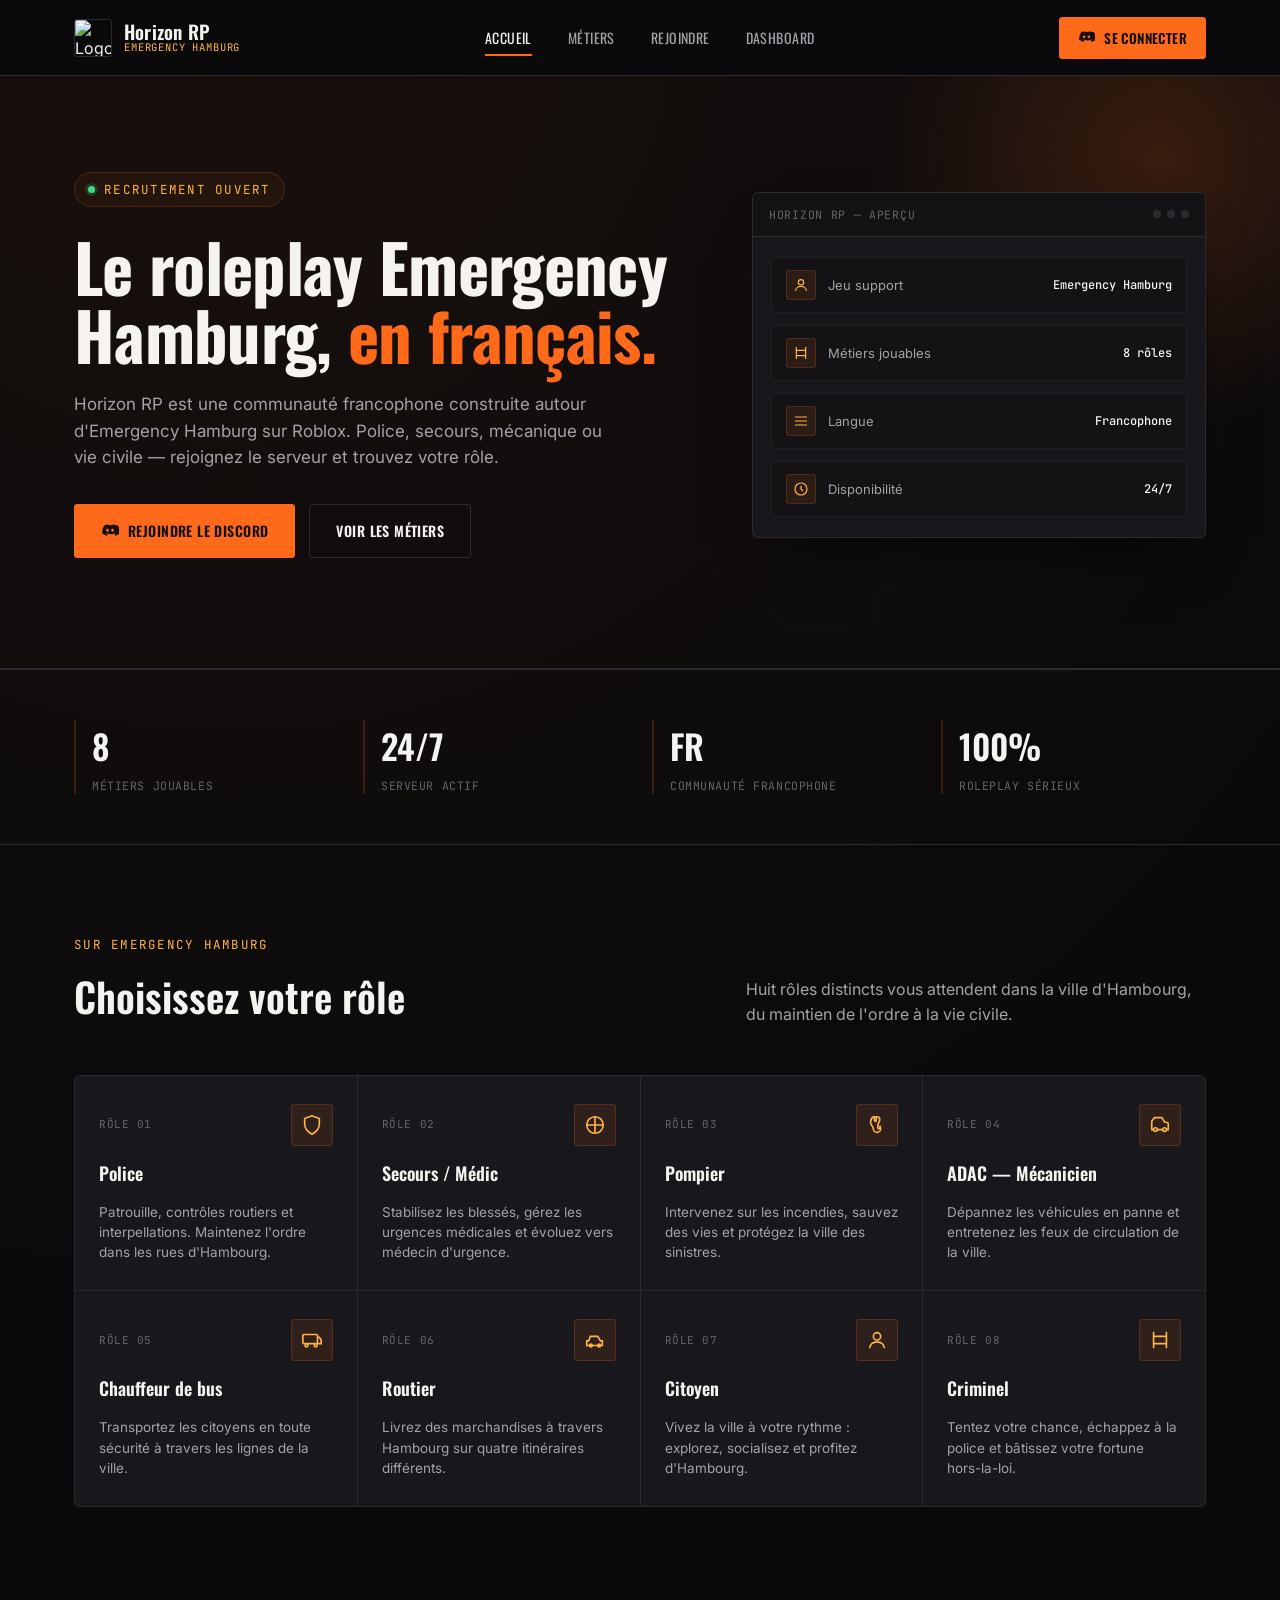
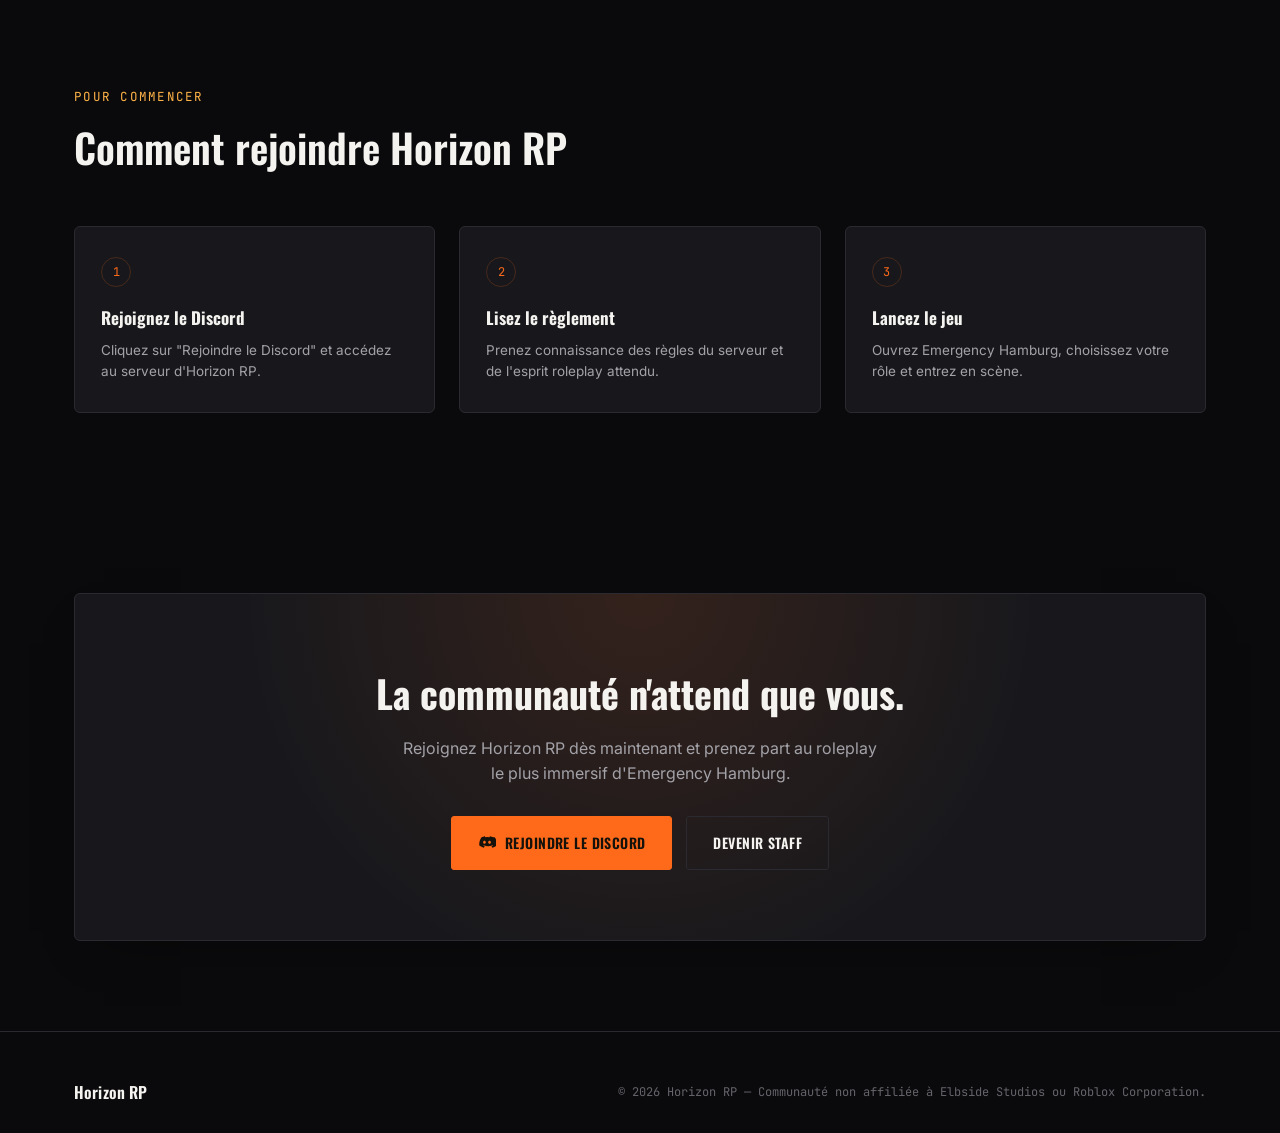
==== commit 0763a3ed: "Add files via upload" ====
--- a/index.html
+++ b/index.html
@@ -73,7 +73,7 @@
         </div>
       </div>
 
-      <div class="server-preview" aria-hidden="true">
+      <div class="server-preview">
         <div class="server-preview__head">
           <span>Horizon RP — Aperçu</span>
           <div class="server-preview__dots"><i></i><i></i><i></i></div>
@@ -84,28 +84,28 @@
               <svg viewBox="0 0 24 24" fill="none" stroke="currentColor" stroke-width="1.8"><circle cx="12" cy="8" r="4"/><path d="M4 21c0-4 3.6-7 8-7s8 3 8 7"/></svg>
             </span>
             <span class="preview-row__text">Jeu support</span>
-            <span class="preview-row__value">Emergency Hamburg</span>
+            <span class="preview-row__value" data-preview-game>Emergency Hamburg</span>
           </div>
           <div class="preview-row">
             <span class="preview-row__icon">
               <svg viewBox="0 0 24 24" fill="none" stroke="currentColor" stroke-width="1.8"><path d="M5 3v18M19 3v18M5 8h14M5 16h14"/></svg>
             </span>
             <span class="preview-row__text">Métiers jouables</span>
-            <span class="preview-row__value">8 rôles</span>
+            <span class="preview-row__value" data-preview-roles>8 rôles</span>
           </div>
           <div class="preview-row">
             <span class="preview-row__icon">
               <svg viewBox="0 0 24 24" fill="none" stroke="currentColor" stroke-width="1.8"><path d="M3 12h18M3 6h18M3 18h18"/></svg>
             </span>
             <span class="preview-row__text">Langue</span>
-            <span class="preview-row__value">Francophone</span>
+            <span class="preview-row__value" data-preview-language>Francophone</span>
           </div>
           <div class="preview-row">
             <span class="preview-row__icon">
               <svg viewBox="0 0 24 24" fill="none" stroke="currentColor" stroke-width="1.8"><circle cx="12" cy="12" r="9"/><path d="M12 7v5l3 3"/></svg>
             </span>
             <span class="preview-row__text">Disponibilité</span>
-            <span class="preview-row__value">24/7</span>
+            <span class="preview-row__value" data-preview-availability>24/7</span>
           </div>
         </div>
       </div>
@@ -273,10 +273,13 @@
       <div class="cta-final">
         <h2>La communauté n'attend que vous.</h2>
         <p>Rejoignez Horizon RP dès maintenant et prenez part au roleplay le plus immersif d'Emergency Hamburg.</p>
-        <a href="https://discord.gg/q8EvGRN9yf" class="btn-primary" data-discord-invite>
-          <svg viewBox="0 0 24 24" width="18" height="18" fill="currentColor"><path d="M20.317 4.369A19.791 19.791 0 0 0 15.885 3c-.211.375-.444.866-.608 1.249a18.27 18.27 0 0 0-5.487 0A12.59 12.59 0 0 0 9.182 3a19.736 19.736 0 0 0-4.434 1.369C2.087 8.084 1.395 11.71 1.741 15.284a19.9 19.9 0 0 0 5.993 2.98c.483-.65.913-1.341 1.284-2.07a12.8 12.8 0 0 1-2.02-.955c.17-.123.336-.252.497-.385a14.27 14.27 0 0 0 12.01 0c.163.133.328.262.497.385-.642.375-1.317.69-2.022.957.371.728.8 1.42 1.284 2.07a19.83 19.83 0 0 0 6-2.982c.43-4.144-.726-7.736-3.047-10.916ZM8.62 13.083c-1.013 0-1.846-.913-1.846-2.034 0-1.12.812-2.035 1.846-2.035 1.043 0 1.864.923 1.846 2.035 0 1.121-.812 2.034-1.846 2.034Zm6.76 0c-1.012 0-1.846-.913-1.846-2.034 0-1.12.812-2.035 1.846-2.035 1.043 0 1.864.923 1.846 2.035 0 1.121-.803 2.034-1.846 2.034Z"/></svg>
-          Rejoindre le Discord
-        </a>
+        <div class="hero__actions" style="justify-content:center; position:relative;">
+          <a href="https://discord.gg/q8EvGRN9yf" class="btn-primary" data-discord-invite>
+            <svg viewBox="0 0 24 24" width="18" height="18" fill="currentColor"><path d="M20.317 4.369A19.791 19.791 0 0 0 15.885 3c-.211.375-.444.866-.608 1.249a18.27 18.27 0 0 0-5.487 0A12.59 12.59 0 0 0 9.182 3a19.736 19.736 0 0 0-4.434 1.369C2.087 8.084 1.395 11.71 1.741 15.284a19.9 19.9 0 0 0 5.993 2.98c.483-.65.913-1.341 1.284-2.07a12.8 12.8 0 0 1-2.02-.955c.17-.123.336-.252.497-.385a14.27 14.27 0 0 0 12.01 0c.163.133.328.262.497.385-.642.375-1.317.69-2.022.957.371.728.8 1.42 1.284 2.07a19.83 19.83 0 0 0 6-2.982c.43-4.144-.726-7.736-3.047-10.916ZM8.62 13.083c-1.013 0-1.846-.913-1.846-2.034 0-1.12.812-2.035 1.846-2.035 1.043 0 1.864.923 1.846 2.035 0 1.121-.812 2.034-1.846 2.034Zm6.76 0c-1.012 0-1.846-.913-1.846-2.034 0-1.12.812-2.035 1.846-2.035 1.043 0 1.864.923 1.846 2.035 0 1.121-.803 2.034-1.846 2.034Z"/></svg>
+            Rejoindre le Discord
+          </a>
+          <a href="recrutement/" class="btn-ghost" style="position:relative;">Devenir staff</a>
+        </div>
       </div>
     </div>
   </section>
@@ -290,5 +293,6 @@
 </footer>
 
 <script src="app.js"></script>
+<script src="settings.js"></script>
 </body>
 </html>
--- a/style.css
+++ b/style.css
@@ -371,6 +371,12 @@
   border-radius: var(--radius);
   overflow: hidden;
   box-shadow: 0 30px 60px -30px rgba(0,0,0,0.7);
+  transition: transform 0.28s ease, box-shadow 0.28s ease, border-color 0.28s ease;
+}
+.server-preview:hover {
+  transform: translateY(-6px);
+  box-shadow: 0 40px 80px -28px rgba(255,106,26,0.25), 0 30px 60px -30px rgba(0,0,0,0.8);
+  border-color: var(--orange-dim);
 }
 .server-preview__head {
   display: flex;
@@ -587,6 +593,13 @@
   padding: 70px 32px;
   position: relative;
   overflow: hidden;
+  box-shadow: 0 20px 50px -30px rgba(0,0,0,0.6);
+  transition: transform 0.28s ease, box-shadow 0.28s ease, border-color 0.28s ease;
+}
+.cta-final:hover {
+  transform: translateY(-6px);
+  box-shadow: 0 45px 90px -30px rgba(255,106,26,0.28), 0 20px 50px -30px rgba(0,0,0,0.7);
+  border-color: var(--orange-dim);
 }
 .cta-final::before {
   content: '';
@@ -754,6 +767,11 @@
   font-family: var(--font-display);
   font-size: 22px;
   margin: 0 0 4px;
+  display: flex;
+  align-items: center;
+  flex-wrap: wrap;
+  gap: 8px;
+  row-gap: 4px;
 }
 .dash-app__profile p {
   margin: 0;
@@ -774,8 +792,8 @@
   border: 1px solid var(--orange-dim);
   padding: 4px 10px;
   border-radius: 999px;
-  margin-left: 10px;
-  vertical-align: middle;
+  white-space: nowrap;
+  flex-shrink: 0;
 }
 
 /* Bouton prise / fin de service */
@@ -897,6 +915,34 @@
   border-color: var(--orange);
 }
 .field textarea { resize: vertical; min-height: 80px; }
+
+/* Toggle (paramètres) */
+.field--toggle { margin-bottom: 14px; }
+.toggle-row {
+  display: flex;
+  align-items: center;
+  gap: 10px;
+  cursor: pointer;
+  font-size: 14px;
+  color: var(--text);
+}
+.toggle-row input[type="checkbox"] {
+  width: 18px;
+  height: 18px;
+  accent-color: var(--orange);
+  cursor: pointer;
+}
+.form-card__subhead {
+  font-family: var(--font-display);
+  font-size: 14px;
+  letter-spacing: 0.03em;
+  text-transform: uppercase;
+  color: var(--text-faint);
+  margin: 24px 0 16px;
+  padding-top: 18px;
+  border-top: 1px solid var(--line-soft);
+}
+
 .form-card .btn-primary,
 .form-card .btn-danger {
   width: 100%;
@@ -1027,6 +1073,88 @@
   color: var(--text-faint);
   font-size: 13.5px;
 }
+
+/* =========================================================
+   Page Recrutement
+   ========================================================= */
+.recruit-hero {
+  padding: 64px 0 40px;
+  border-bottom: 1px solid var(--line);
+  text-align: center;
+}
+.recruit-hero h1 {
+  font-family: var(--font-display);
+  font-size: clamp(32px, 4.4vw, 48px);
+  margin: 0 0 14px;
+}
+.recruit-hero .lead {
+  color: var(--text-dim);
+  max-width: 56ch;
+  margin: 0 auto;
+}
+.recruit-hero .eyebrow { margin-bottom: 22px; }
+
+.recruit-body { padding: 56px 0 90px; }
+.recruit-body .wrap { max-width: 720px; }
+
+.recruit-card {
+  background: var(--bg-card);
+  border: 1px solid var(--line);
+  border-radius: var(--radius);
+  padding: 48px 40px;
+  text-align: center;
+}
+.recruit-card .dash-card__icon {
+  width: 64px; height: 64px;
+  margin: 0 auto 24px;
+  border-radius: var(--radius);
+  background: rgba(255,106,26,0.1);
+  border: 1px solid var(--orange-dim);
+  display: flex;
+  align-items: center;
+  justify-content: center;
+  color: var(--orange-light);
+}
+.recruit-card .dash-card__icon svg { width: 30px; height: 30px; }
+.recruit-card h2 {
+  font-family: var(--font-display);
+  font-size: 24px;
+  margin: 0 0 10px;
+}
+.recruit-card p {
+  color: var(--text-dim);
+  font-size: 14.5px;
+  max-width: 50ch;
+  margin: 0 auto 26px;
+}
+
+.recruit-form { padding: 36px 32px; }
+.recruit-form__user {
+  display: flex;
+  align-items: center;
+  gap: 12px;
+  background: var(--bg-raised);
+  border: 1px solid var(--line);
+  border-radius: 999px;
+  padding: 8px 18px 8px 8px;
+  margin-bottom: 28px;
+  width: fit-content;
+}
+.recruit-form__user img { width: 32px; height: 32px; border-radius: 999px; }
+.recruit-form__user span {
+  font-family: var(--font-mono);
+  font-size: 13px;
+  color: var(--text);
+}
+.recruit-form .field label {
+  font-family: var(--font-body);
+  font-size: 14px;
+  text-transform: none;
+  letter-spacing: normal;
+  color: var(--text);
+  margin-bottom: 9px;
+}
+.recruit-form .field textarea { min-height: 64px; }
 
 /* =========================================================
    Page 404
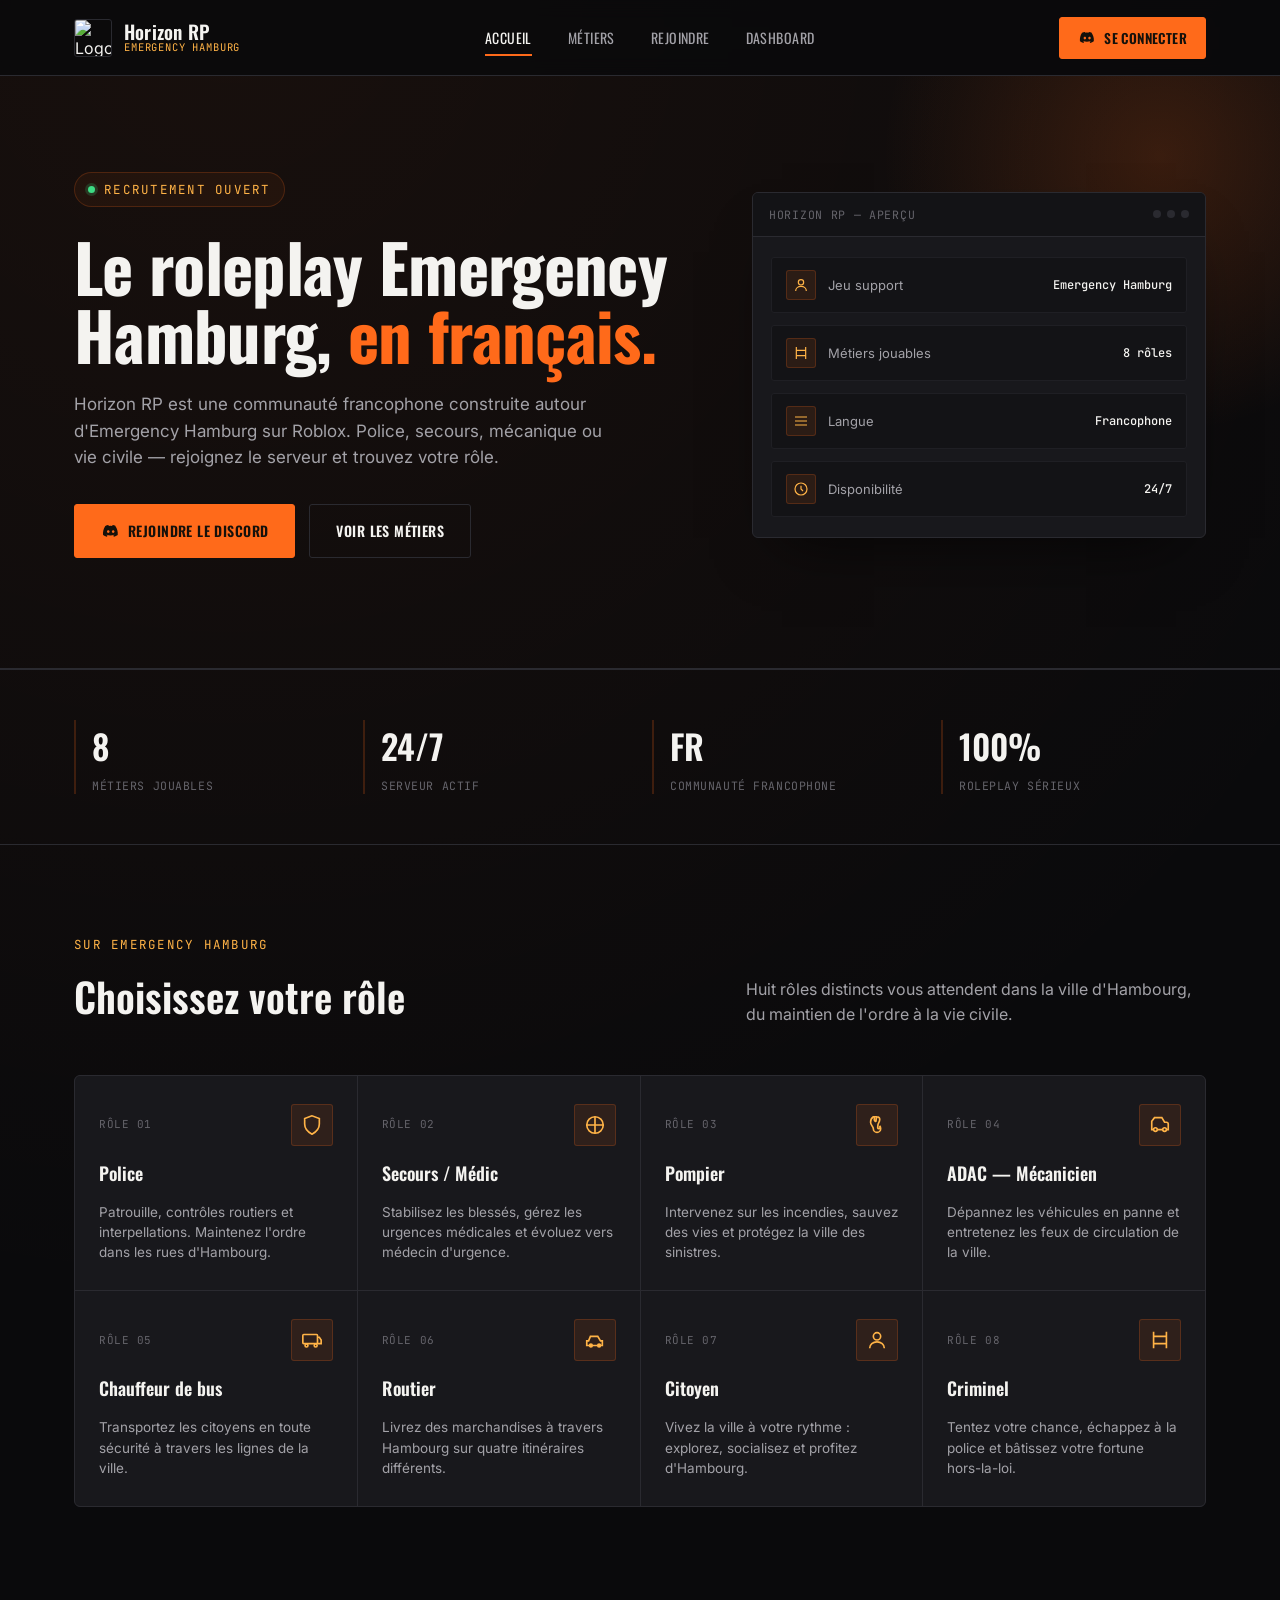
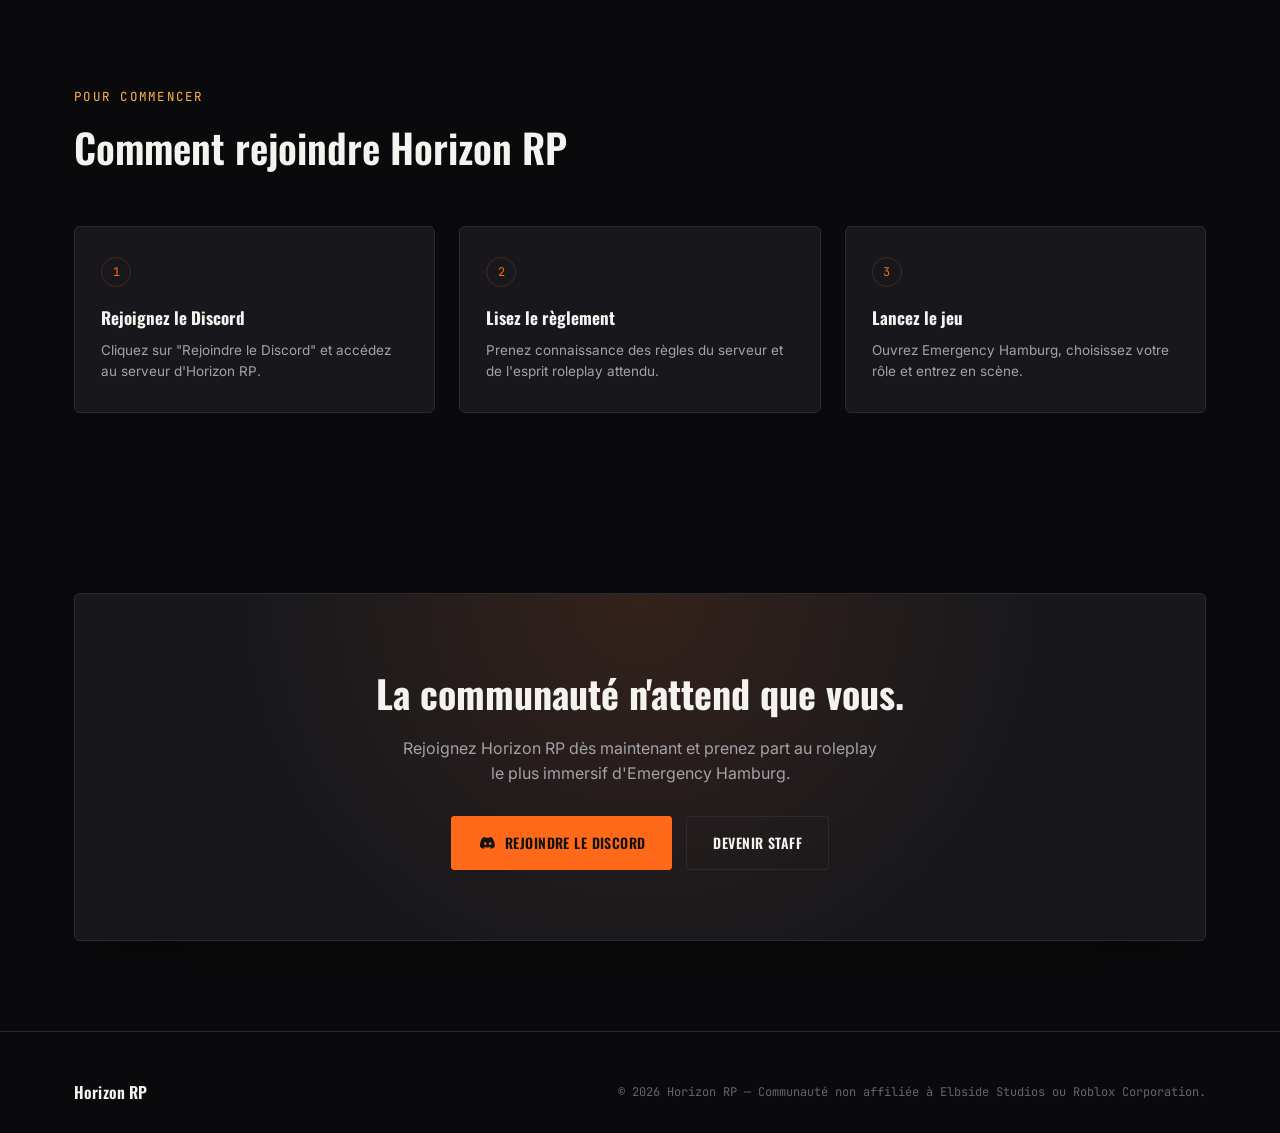
==== commit f2af339b: "Add files via upload" ====
--- a/index.html
+++ b/index.html
@@ -32,7 +32,7 @@
 
     <div class="header-actions">
       <button class="btn-discord" data-discord-login type="button">
-        <svg viewBox="0 0 24 24" fill="currentColor"><path d="M20.317 4.369A19.791 19.791 0 0 0 15.885 3c-.211.375-.444.866-.608 1.249a18.27 18.27 0 0 0-5.487 0A12.59 12.59 0 0 0 9.182 3a19.736 19.736 0 0 0-4.434 1.369C2.087 8.084 1.395 11.71 1.741 15.284a19.9 19.9 0 0 0 5.993 2.98c.483-.65.913-1.341 1.284-2.07a12.8 12.8 0 0 1-2.02-.955c.17-.123.336-.252.497-.385a14.27 14.27 0 0 0 12.01 0c.163.133.328.262.497.385-.642.375-1.317.69-2.022.957.371.728.8 1.42 1.284 2.07a19.83 19.83 0 0 0 6-2.982c.43-4.144-.726-7.736-3.047-10.916ZM8.62 13.083c-1.013 0-1.846-.913-1.846-2.034 0-1.12.812-2.035 1.846-2.035 1.043 0 1.864.923 1.846 2.035 0 1.121-.812 2.034-1.846 2.034Zm6.76 0c-1.012 0-1.846-.913-1.846-2.034 0-1.12.812-2.035 1.846-2.035 1.043 0 1.864.923 1.846 2.035 0 1.121-.803 2.034-1.846 2.034Z"/></svg>
+        <svg viewBox="0 0 24 24" fill="currentColor"><path d="M19.54 5.36A16.3 16.3 0 0 0 15.48 4.1a.06.06 0 0 0-.066.031c-.176.314-.373.723-.51 1.045a15.06 15.06 0 0 0-4.526 0 10.27 10.27 0 0 0-.518-1.045.06.06 0 0 0-.066-.031 16.26 16.26 0 0 0-4.06 1.26.057.057 0 0 0-.026.022C3.13 9.39 2.36 13.31 2.74 17.18a.068.068 0 0 0 .026.046 16.37 16.37 0 0 0 4.93 2.49.06.06 0 0 0 .067-.022c.38-.519.718-1.066 1.01-1.64a.06.06 0 0 0-.033-.084 10.78 10.78 0 0 1-1.541-.735.062.062 0 0 1-.006-.103c.104-.078.207-.16.306-.242a.06.06 0 0 1 .062-.008c3.234 1.477 6.736 1.477 9.932 0a.06.06 0 0 1 .063.007c.099.083.202.165.307.243a.062.062 0 0 1-.005.103 10.1 10.1 0 0 1-1.542.734.06.06 0 0 0-.032.086c.298.573.637 1.12 1.009 1.638a.06.06 0 0 0 .066.023 16.32 16.32 0 0 0 4.936-2.49.06.06 0 0 0 .025-.045c.453-4.476-.76-8.364-3.218-11.81a.05.05 0 0 0-.025-.023ZM9.69 14.81c-.973 0-1.774-.89-1.774-1.983 0-1.094.785-1.984 1.774-1.984 .998 0 1.79.898 1.774 1.984 0 1.094-.785 1.983-1.774 1.983Zm6.55 0c-.973 0-1.774-.89-1.774-1.983 0-1.094.786-1.984 1.774-1.984.999 0 1.79.898 1.774 1.984 0 1.094-.775 1.983-1.774 1.983Z"/></svg>
         <span class="btn-label">Se connecter</span>
       </button>
       <button class="burger" data-burger aria-label="Ouvrir le menu" aria-expanded="false">
@@ -50,7 +50,7 @@
   <a href="dashboard/">Dashboard</a>
   <div class="mobile-nav__foot">
     <button class="btn-discord" data-discord-login type="button" style="width:100%;">
-      <svg viewBox="0 0 24 24" fill="currentColor" style="width:17px;height:17px;"><path d="M20.317 4.369A19.791 19.791 0 0 0 15.885 3c-.211.375-.444.866-.608 1.249a18.27 18.27 0 0 0-5.487 0A12.59 12.59 0 0 0 9.182 3a19.736 19.736 0 0 0-4.434 1.369C2.087 8.084 1.395 11.71 1.741 15.284a19.9 19.9 0 0 0 5.993 2.98c.483-.65.913-1.341 1.284-2.07a12.8 12.8 0 0 1-2.02-.955c.17-.123.336-.252.497-.385a14.27 14.27 0 0 0 12.01 0c.163.133.328.262.497.385-.642.375-1.317.69-2.022.957.371.728.8 1.42 1.284 2.07a19.83 19.83 0 0 0 6-2.982c.43-4.144-.726-7.736-3.047-10.916ZM8.62 13.083c-1.013 0-1.846-.913-1.846-2.034 0-1.12.812-2.035 1.846-2.035 1.043 0 1.864.923 1.846 2.035 0 1.121-.812 2.034-1.846 2.034Zm6.76 0c-1.012 0-1.846-.913-1.846-2.034 0-1.12.812-2.035 1.846-2.035 1.043 0 1.864.923 1.846 2.035 0 1.121-.803 2.034-1.846 2.034Z"/></svg>
+      <svg viewBox="0 0 24 24" fill="currentColor" style="width:17px;height:17px;"><path d="M19.54 5.36A16.3 16.3 0 0 0 15.48 4.1a.06.06 0 0 0-.066.031c-.176.314-.373.723-.51 1.045a15.06 15.06 0 0 0-4.526 0 10.27 10.27 0 0 0-.518-1.045.06.06 0 0 0-.066-.031 16.26 16.26 0 0 0-4.06 1.26.057.057 0 0 0-.026.022C3.13 9.39 2.36 13.31 2.74 17.18a.068.068 0 0 0 .026.046 16.37 16.37 0 0 0 4.93 2.49.06.06 0 0 0 .067-.022c.38-.519.718-1.066 1.01-1.64a.06.06 0 0 0-.033-.084 10.78 10.78 0 0 1-1.541-.735.062.062 0 0 1-.006-.103c.104-.078.207-.16.306-.242a.06.06 0 0 1 .062-.008c3.234 1.477 6.736 1.477 9.932 0a.06.06 0 0 1 .063.007c.099.083.202.165.307.243a.062.062 0 0 1-.005.103 10.1 10.1 0 0 1-1.542.734.06.06 0 0 0-.032.086c.298.573.637 1.12 1.009 1.638a.06.06 0 0 0 .066.023 16.32 16.32 0 0 0 4.936-2.49.06.06 0 0 0 .025-.045c.453-4.476-.76-8.364-3.218-11.81a.05.05 0 0 0-.025-.023ZM9.69 14.81c-.973 0-1.774-.89-1.774-1.983 0-1.094.785-1.984 1.774-1.984 .998 0 1.79.898 1.774 1.984 0 1.094-.785 1.983-1.774 1.983Zm6.55 0c-.973 0-1.774-.89-1.774-1.983 0-1.094.786-1.984 1.774-1.984.999 0 1.79.898 1.774 1.984 0 1.094-.775 1.983-1.774 1.983Z"/></svg>
       Se connecter avec Discord
     </button>
   </div>
@@ -66,7 +66,7 @@
         <p class="lead">Horizon RP est une communauté francophone construite autour d'Emergency Hamburg sur Roblox. Police, secours, mécanique ou vie civile — rejoignez le serveur et trouvez votre rôle.</p>
         <div class="hero__actions">
           <a href="https://discord.gg/q8EvGRN9yf" class="btn-primary" data-discord-invite>
-            <svg viewBox="0 0 24 24" width="18" height="18" fill="currentColor"><path d="M20.317 4.369A19.791 19.791 0 0 0 15.885 3c-.211.375-.444.866-.608 1.249a18.27 18.27 0 0 0-5.487 0A12.59 12.59 0 0 0 9.182 3a19.736 19.736 0 0 0-4.434 1.369C2.087 8.084 1.395 11.71 1.741 15.284a19.9 19.9 0 0 0 5.993 2.98c.483-.65.913-1.341 1.284-2.07a12.8 12.8 0 0 1-2.02-.955c.17-.123.336-.252.497-.385a14.27 14.27 0 0 0 12.01 0c.163.133.328.262.497.385-.642.375-1.317.69-2.022.957.371.728.8 1.42 1.284 2.07a19.83 19.83 0 0 0 6-2.982c.43-4.144-.726-7.736-3.047-10.916ZM8.62 13.083c-1.013 0-1.846-.913-1.846-2.034 0-1.12.812-2.035 1.846-2.035 1.043 0 1.864.923 1.846 2.035 0 1.121-.812 2.034-1.846 2.034Zm6.76 0c-1.012 0-1.846-.913-1.846-2.034 0-1.12.812-2.035 1.846-2.035 1.043 0 1.864.923 1.846 2.035 0 1.121-.803 2.034-1.846 2.034Z"/></svg>
+            <svg viewBox="0 0 24 24" width="18" height="18" fill="currentColor"><path d="M19.54 5.36A16.3 16.3 0 0 0 15.48 4.1a.06.06 0 0 0-.066.031c-.176.314-.373.723-.51 1.045a15.06 15.06 0 0 0-4.526 0 10.27 10.27 0 0 0-.518-1.045.06.06 0 0 0-.066-.031 16.26 16.26 0 0 0-4.06 1.26.057.057 0 0 0-.026.022C3.13 9.39 2.36 13.31 2.74 17.18a.068.068 0 0 0 .026.046 16.37 16.37 0 0 0 4.93 2.49.06.06 0 0 0 .067-.022c.38-.519.718-1.066 1.01-1.64a.06.06 0 0 0-.033-.084 10.78 10.78 0 0 1-1.541-.735.062.062 0 0 1-.006-.103c.104-.078.207-.16.306-.242a.06.06 0 0 1 .062-.008c3.234 1.477 6.736 1.477 9.932 0a.06.06 0 0 1 .063.007c.099.083.202.165.307.243a.062.062 0 0 1-.005.103 10.1 10.1 0 0 1-1.542.734.06.06 0 0 0-.032.086c.298.573.637 1.12 1.009 1.638a.06.06 0 0 0 .066.023 16.32 16.32 0 0 0 4.936-2.49.06.06 0 0 0 .025-.045c.453-4.476-.76-8.364-3.218-11.81a.05.05 0 0 0-.025-.023ZM9.69 14.81c-.973 0-1.774-.89-1.774-1.983 0-1.094.785-1.984 1.774-1.984 .998 0 1.79.898 1.774 1.984 0 1.094-.785 1.983-1.774 1.983Zm6.55 0c-.973 0-1.774-.89-1.774-1.983 0-1.094.786-1.984 1.774-1.984.999 0 1.79.898 1.774 1.984 0 1.094-.775 1.983-1.774 1.983Z"/></svg>
             Rejoindre le Discord
           </a>
           <a href="#roles" class="btn-ghost">Voir les métiers</a>
@@ -275,7 +275,7 @@
         <p>Rejoignez Horizon RP dès maintenant et prenez part au roleplay le plus immersif d'Emergency Hamburg.</p>
         <div class="hero__actions" style="justify-content:center; position:relative;">
           <a href="https://discord.gg/q8EvGRN9yf" class="btn-primary" data-discord-invite>
-            <svg viewBox="0 0 24 24" width="18" height="18" fill="currentColor"><path d="M20.317 4.369A19.791 19.791 0 0 0 15.885 3c-.211.375-.444.866-.608 1.249a18.27 18.27 0 0 0-5.487 0A12.59 12.59 0 0 0 9.182 3a19.736 19.736 0 0 0-4.434 1.369C2.087 8.084 1.395 11.71 1.741 15.284a19.9 19.9 0 0 0 5.993 2.98c.483-.65.913-1.341 1.284-2.07a12.8 12.8 0 0 1-2.02-.955c.17-.123.336-.252.497-.385a14.27 14.27 0 0 0 12.01 0c.163.133.328.262.497.385-.642.375-1.317.69-2.022.957.371.728.8 1.42 1.284 2.07a19.83 19.83 0 0 0 6-2.982c.43-4.144-.726-7.736-3.047-10.916ZM8.62 13.083c-1.013 0-1.846-.913-1.846-2.034 0-1.12.812-2.035 1.846-2.035 1.043 0 1.864.923 1.846 2.035 0 1.121-.812 2.034-1.846 2.034Zm6.76 0c-1.012 0-1.846-.913-1.846-2.034 0-1.12.812-2.035 1.846-2.035 1.043 0 1.864.923 1.846 2.035 0 1.121-.803 2.034-1.846 2.034Z"/></svg>
+            <svg viewBox="0 0 24 24" width="18" height="18" fill="currentColor"><path d="M19.54 5.36A16.3 16.3 0 0 0 15.48 4.1a.06.06 0 0 0-.066.031c-.176.314-.373.723-.51 1.045a15.06 15.06 0 0 0-4.526 0 10.27 10.27 0 0 0-.518-1.045.06.06 0 0 0-.066-.031 16.26 16.26 0 0 0-4.06 1.26.057.057 0 0 0-.026.022C3.13 9.39 2.36 13.31 2.74 17.18a.068.068 0 0 0 .026.046 16.37 16.37 0 0 0 4.93 2.49.06.06 0 0 0 .067-.022c.38-.519.718-1.066 1.01-1.64a.06.06 0 0 0-.033-.084 10.78 10.78 0 0 1-1.541-.735.062.062 0 0 1-.006-.103c.104-.078.207-.16.306-.242a.06.06 0 0 1 .062-.008c3.234 1.477 6.736 1.477 9.932 0a.06.06 0 0 1 .063.007c.099.083.202.165.307.243a.062.062 0 0 1-.005.103 10.1 10.1 0 0 1-1.542.734.06.06 0 0 0-.032.086c.298.573.637 1.12 1.009 1.638a.06.06 0 0 0 .066.023 16.32 16.32 0 0 0 4.936-2.49.06.06 0 0 0 .025-.045c.453-4.476-.76-8.364-3.218-11.81a.05.05 0 0 0-.025-.023ZM9.69 14.81c-.973 0-1.774-.89-1.774-1.983 0-1.094.785-1.984 1.774-1.984 .998 0 1.79.898 1.774 1.984 0 1.094-.785 1.983-1.774 1.983Zm6.55 0c-.973 0-1.774-.89-1.774-1.983 0-1.094.786-1.984 1.774-1.984.999 0 1.79.898 1.774 1.984 0 1.094-.775 1.983-1.774 1.983Z"/></svg>
             Rejoindre le Discord
           </a>
           <a href="recrutement/" class="btn-ghost" style="position:relative;">Devenir staff</a>
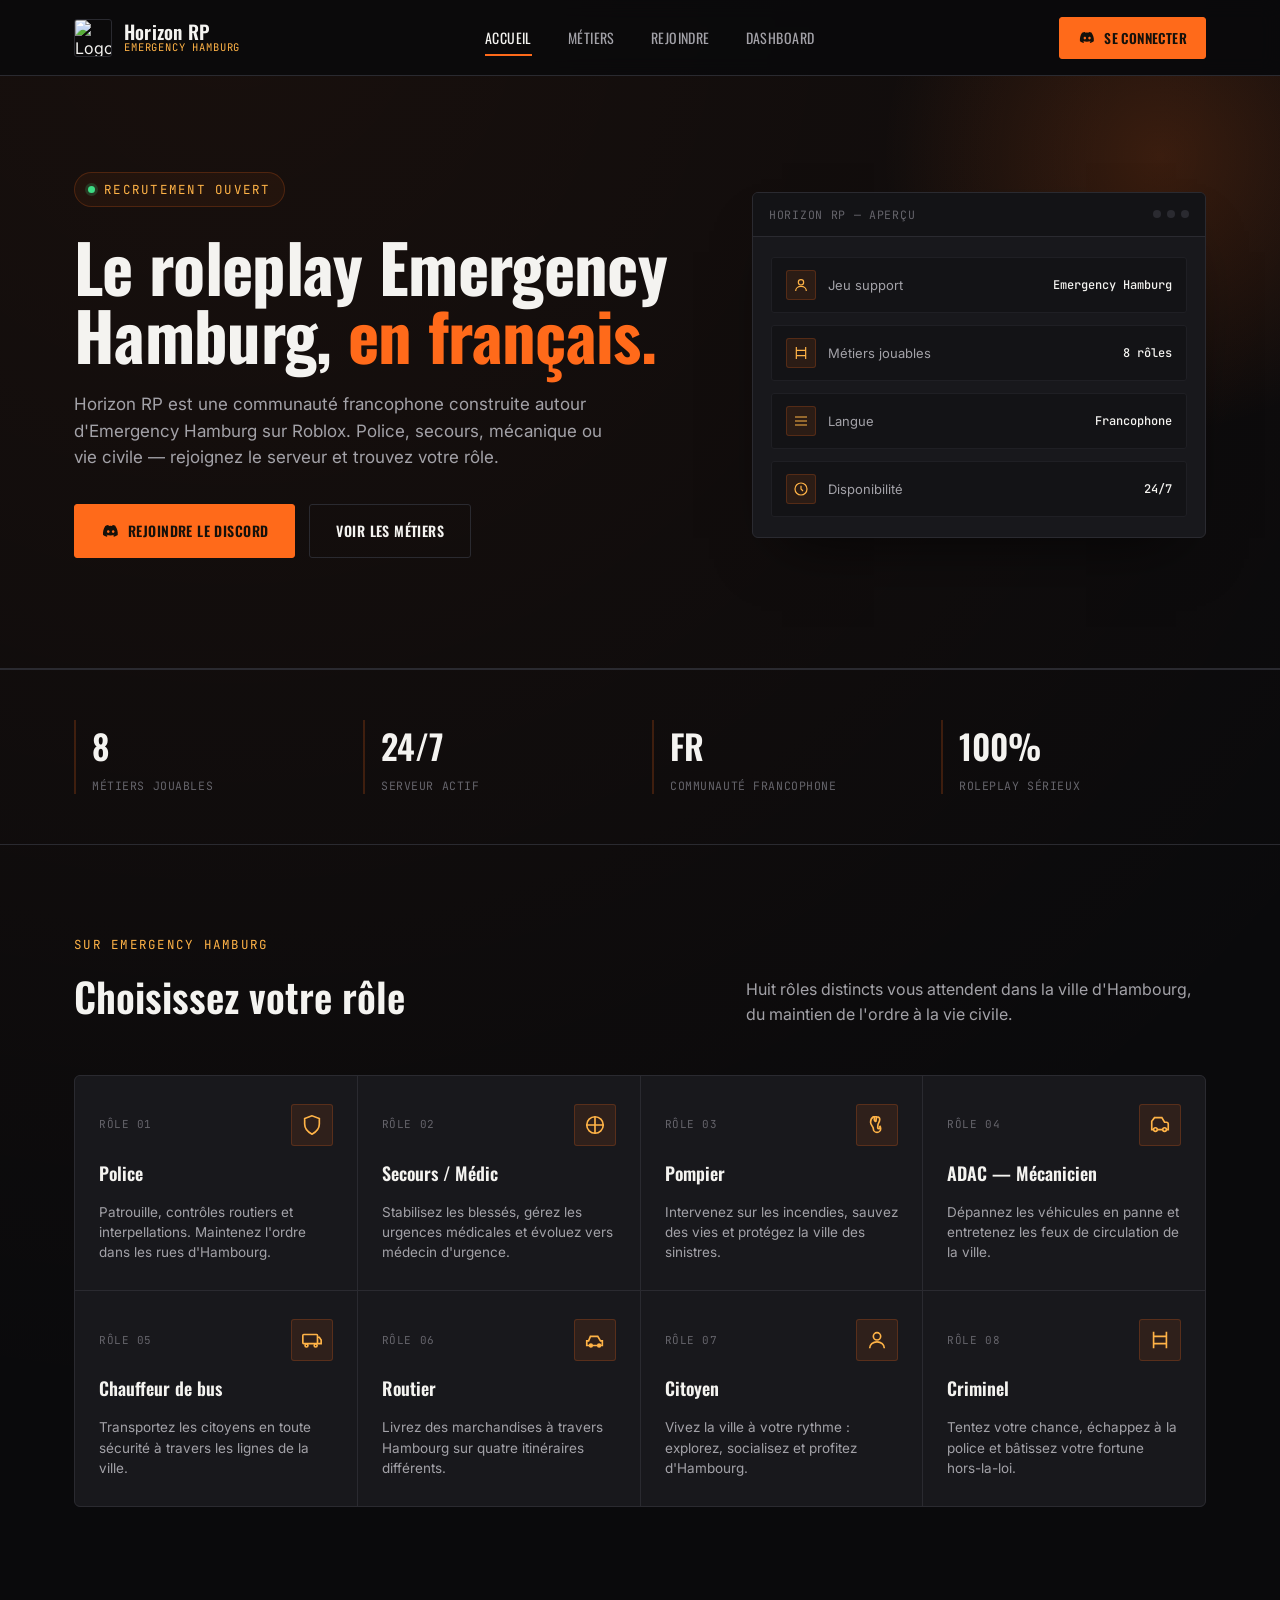
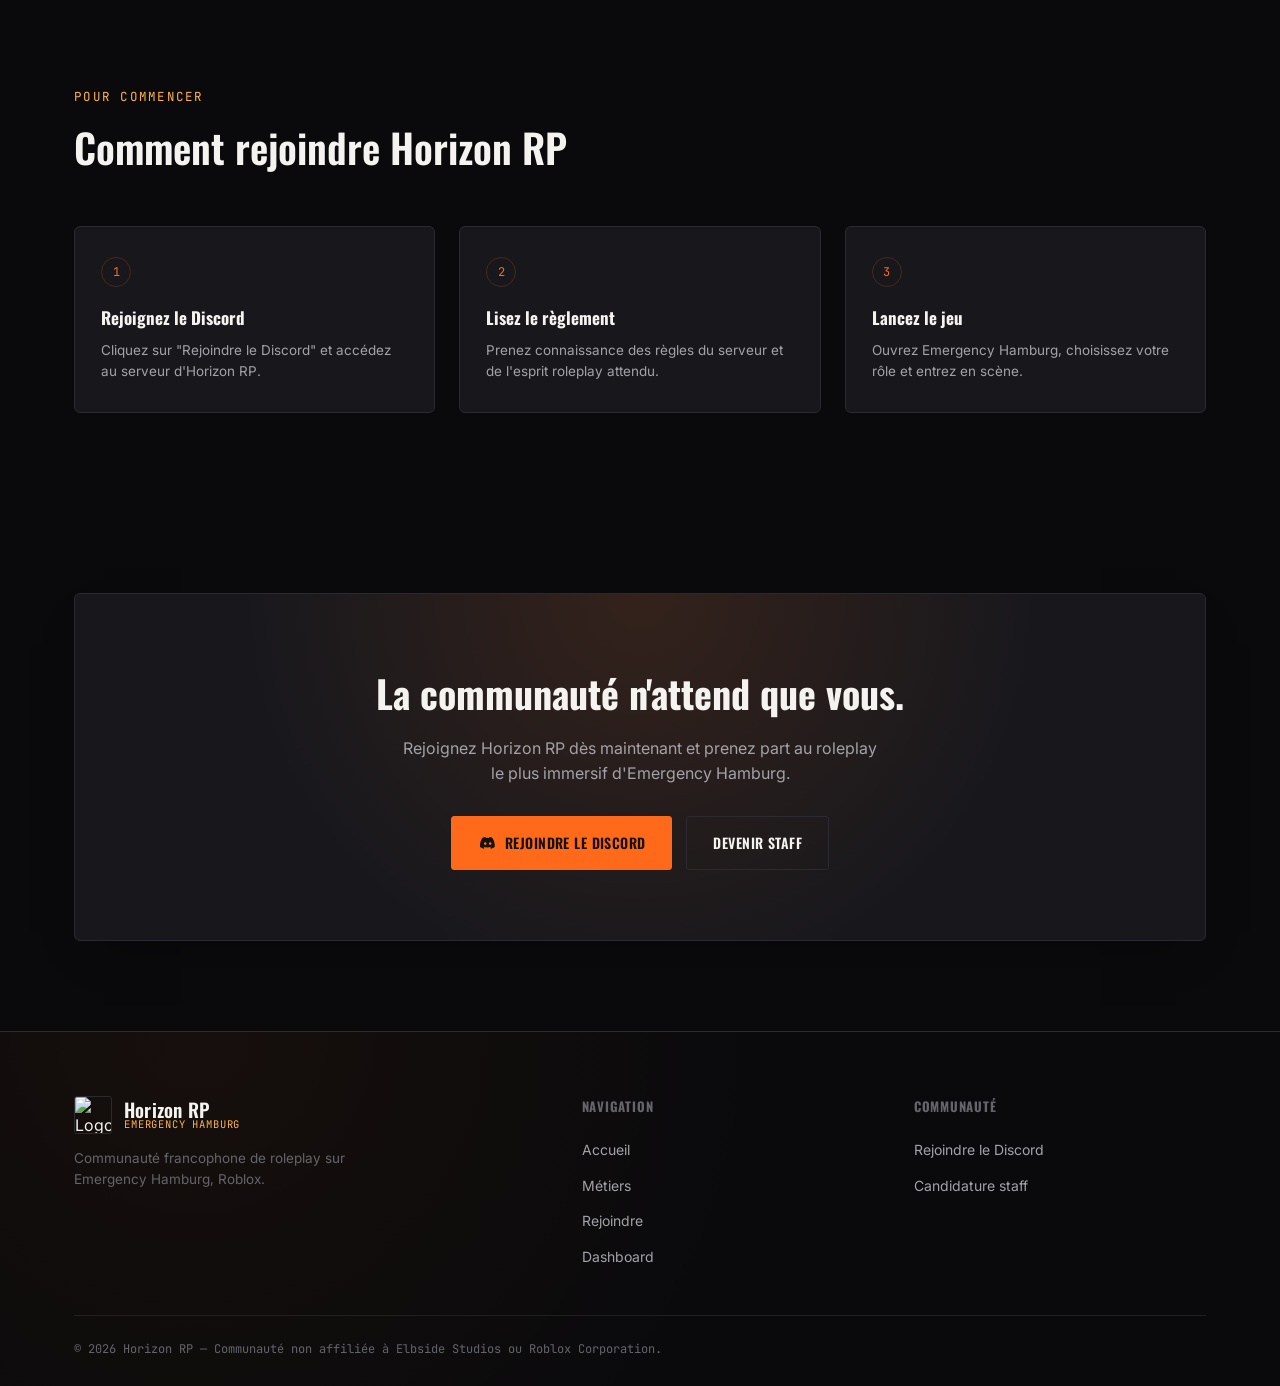
==== commit 656bebbc: "Add files via upload" ====
--- a/index.html
+++ b/index.html
@@ -78,34 +78,34 @@
           <span>Horizon RP — Aperçu</span>
           <div class="server-preview__dots"><i></i><i></i><i></i></div>
         </div>
-        <div class="server-preview__body">
+        <div class="server-preview__body" data-preview-body>
           <div class="preview-row">
             <span class="preview-row__icon">
               <svg viewBox="0 0 24 24" fill="none" stroke="currentColor" stroke-width="1.8"><circle cx="12" cy="8" r="4"/><path d="M4 21c0-4 3.6-7 8-7s8 3 8 7"/></svg>
             </span>
             <span class="preview-row__text">Jeu support</span>
-            <span class="preview-row__value" data-preview-game>Emergency Hamburg</span>
+            <span class="preview-row__value">Emergency Hamburg</span>
           </div>
           <div class="preview-row">
             <span class="preview-row__icon">
               <svg viewBox="0 0 24 24" fill="none" stroke="currentColor" stroke-width="1.8"><path d="M5 3v18M19 3v18M5 8h14M5 16h14"/></svg>
             </span>
             <span class="preview-row__text">Métiers jouables</span>
-            <span class="preview-row__value" data-preview-roles>8 rôles</span>
+            <span class="preview-row__value">8 rôles</span>
           </div>
           <div class="preview-row">
             <span class="preview-row__icon">
               <svg viewBox="0 0 24 24" fill="none" stroke="currentColor" stroke-width="1.8"><path d="M3 12h18M3 6h18M3 18h18"/></svg>
             </span>
             <span class="preview-row__text">Langue</span>
-            <span class="preview-row__value" data-preview-language>Francophone</span>
+            <span class="preview-row__value">Francophone</span>
           </div>
           <div class="preview-row">
             <span class="preview-row__icon">
               <svg viewBox="0 0 24 24" fill="none" stroke="currentColor" stroke-width="1.8"><circle cx="12" cy="12" r="9"/><path d="M12 7v5l3 3"/></svg>
             </span>
             <span class="preview-row__text">Disponibilité</span>
-            <span class="preview-row__value" data-preview-availability>24/7</span>
+            <span class="preview-row__value">24/7</span>
           </div>
         </div>
       </div>
@@ -113,7 +113,7 @@
   </section>
 
   <!-- STATS -->
-  <section class="stats-band">
+  <section class="stats-band" data-reveal>
     <div class="wrap stats-grid">
       <div class="stat">
         <div class="stat__value">8</div>
@@ -135,7 +135,7 @@
   </section>
 
   <!-- ROLES -->
-  <section id="roles">
+  <section id="roles" data-reveal>
     <div class="wrap">
       <div class="section-head">
         <div>
@@ -238,7 +238,7 @@
   </section>
 
   <!-- REJOINDRE -->
-  <section id="rejoindre">
+  <section id="rejoindre" data-reveal>
     <div class="wrap">
       <div class="section-head">
         <div>
@@ -268,7 +268,7 @@
   </section>
 
   <!-- CTA FINAL -->
-  <section>
+  <section data-reveal>
     <div class="wrap">
       <div class="cta-final">
         <h2>La communauté n'attend que vous.</h2>
@@ -287,8 +287,36 @@
 
 <footer class="site-footer">
   <div class="wrap">
-    <span class="brand__name" style="font-family: var(--font-display);">Horizon RP</span>
-    <p>&copy; 2026 Horizon RP — Communauté non affiliée à Elbside Studios ou Roblox Corporation.</p>
+    <div class="site-footer__grid">
+      <div class="site-footer__brand">
+        <a href="index.html" class="brand">
+          <img src="https://cdn.discordapp.com/icons/1450145318258868375/939de81ee6771801001f7017762140a6.webp?size=128" alt="Logo Horizon RP">
+          <span class="brand__text">
+            <span class="brand__name">Horizon RP</span>
+            <span class="brand__tag">Emergency Hamburg</span>
+          </span>
+        </a>
+        <p class="site-footer__desc">Communauté francophone de roleplay sur Emergency Hamburg, Roblox.</p>
+      </div>
+
+      <div class="site-footer__col">
+        <h3>Navigation</h3>
+        <a href="index.html">Accueil</a>
+        <a href="index.html#roles">Métiers</a>
+        <a href="index.html#rejoindre">Rejoindre</a>
+        <a href="dashboard/">Dashboard</a>
+      </div>
+
+      <div class="site-footer__col">
+        <h3>Communauté</h3>
+        <a href="https://discord.gg/q8EvGRN9yf" data-discord-invite>Rejoindre le Discord</a>
+        <a href="recrutement/">Candidature staff</a>
+      </div>
+    </div>
+
+    <div class="site-footer__bottom">
+      <p>&copy; 2026 Horizon RP — Communauté non affiliée à Elbside Studios ou Roblox Corporation.</p>
+    </div>
   </div>
 </footer>
 
--- a/style.css
+++ b/style.css
@@ -434,6 +434,20 @@
    Sections génériques
    ========================================================= */
 section { padding: 90px 0; }
+
+/* Animation d'apparition au scroll */
+[data-reveal] {
+  opacity: 0;
+  transform: translateY(28px);
+  transition: opacity 0.7s ease, transform 0.7s ease;
+}
+[data-reveal].is-visible {
+  opacity: 1;
+  transform: translateY(0);
+}
+@media (prefers-reduced-motion: reduce) {
+  [data-reveal] { opacity: 1; transform: none; transition: none; }
+}
 .section-head {
   display: flex;
   align-items: flex-end;
@@ -479,9 +493,14 @@
   display: flex;
   flex-direction: column;
   gap: 14px;
-  transition: background 0.2s ease;
-}
-.role-card:hover { background: var(--bg-raised); }
+  transition: background 0.2s ease, box-shadow 0.2s ease;
+  position: relative;
+}
+.role-card:hover {
+  background: var(--bg-raised);
+  box-shadow: 0 0 0 1px var(--orange-dim), 0 18px 40px -22px rgba(255,106,26,0.35);
+  z-index: 1;
+}
 .role-card__top {
   display: flex;
   align-items: center;
@@ -529,6 +548,11 @@
   border-radius: var(--radius);
   padding: 30px 26px;
   position: relative;
+  transition: box-shadow 0.2s ease, border-color 0.2s ease;
+}
+.step-card:hover {
+  border-color: var(--orange-dim);
+  box-shadow: 0 18px 40px -22px rgba(255,106,26,0.35);
 }
 .step-card__num {
   font-family: var(--font-mono);
@@ -626,22 +650,54 @@
    ========================================================= */
 .site-footer {
   border-top: 1px solid var(--line);
-  padding: 48px 0 28px;
-}
-.site-footer .wrap {
-  display: flex;
-  align-items: center;
-  justify-content: space-between;
-  flex-wrap: wrap;
-  gap: 16px;
-}
-.site-footer p {
+  padding: 64px 0 28px;
+  background:
+    radial-gradient(circle at 15% 0%, rgba(255,106,26,0.05), transparent 50%);
+}
+.site-footer__grid {
+  display: grid;
+  grid-template-columns: 1.6fr 1fr 1fr;
+  gap: 40px;
+  padding-bottom: 40px;
+}
+.site-footer__brand .brand { margin-bottom: 14px; }
+.site-footer__desc {
+  font-size: 13.5px;
+  color: var(--text-faint);
+  max-width: 32ch;
+  margin: 0;
+  line-height: 1.6;
+}
+.site-footer__col h3 {
+  font-family: var(--font-display);
+  font-size: 13px;
+  letter-spacing: 0.06em;
+  text-transform: uppercase;
+  color: var(--text-faint);
+  margin: 0 0 16px;
+}
+.site-footer__col {
+  display: flex;
+  flex-direction: column;
+}
+.site-footer__col a {
+  font-size: 14px;
+  color: var(--text-dim);
+  padding: 7px 0;
+  transition: color 0.18s ease;
+  width: fit-content;
+}
+.site-footer__col a:hover { color: var(--orange-light); }
+.site-footer__bottom {
+  border-top: 1px solid var(--line-soft);
+  padding-top: 24px;
+}
+.site-footer__bottom p {
   font-family: var(--font-mono);
   font-size: 12px;
   color: var(--text-faint);
   margin: 0;
 }
-.site-footer .brand__name { font-size: 16px; }
 
 /* =========================================================
    Page Dashboard
@@ -942,6 +998,55 @@
   padding-top: 18px;
   border-top: 1px solid var(--line-soft);
 }
+.form-card__hint {
+  font-size: 12.5px;
+  color: var(--text-faint);
+  margin: -8px 0 16px;
+}
+
+/* Éditeur de lignes dynamiques (carte Aperçu) */
+.preview-editor {
+  display: flex;
+  flex-direction: column;
+  gap: 10px;
+  margin-bottom: 14px;
+}
+.preview-editor__row {
+  display: grid;
+  grid-template-columns: 90px 1fr 1fr auto;
+  gap: 8px;
+  align-items: center;
+}
+.preview-editor__row select,
+.preview-editor__row input {
+  background: var(--bg-raised);
+  border: 1px solid var(--line);
+  border-radius: var(--radius-sm);
+  color: var(--text);
+  font-family: var(--font-body);
+  font-size: 13px;
+  padding: 9px 10px;
+}
+.preview-editor__row select:focus,
+.preview-editor__row input:focus {
+  outline: none;
+  border-color: var(--orange);
+}
+.preview-editor__remove {
+  width: 32px;
+  height: 32px;
+  flex-shrink: 0;
+  background: rgba(255,77,77,0.08);
+  border: 1px solid rgba(255,77,77,0.25);
+  border-radius: var(--radius-sm);
+  color: #ff6b6b;
+  font-size: 18px;
+  line-height: 1;
+  display: flex;
+  align-items: center;
+  justify-content: center;
+}
+.preview-editor__remove:hover { background: rgba(255,77,77,0.18); }
 
 .form-card .btn-primary,
 .form-card .btn-danger {
@@ -1012,6 +1117,25 @@
   font-size: 11.5px;
   color: var(--text-faint);
 }
+.list-search {
+  display: flex;
+  align-items: center;
+  gap: 10px;
+  padding: 12px 22px;
+  border-bottom: 1px solid var(--line-soft);
+  color: var(--text-faint);
+}
+.list-search svg { width: 16px; height: 16px; flex-shrink: 0; }
+.list-search input {
+  flex: 1;
+  background: transparent;
+  border: none;
+  color: var(--text);
+  font-family: var(--font-body);
+  font-size: 13.5px;
+}
+.list-search input::placeholder { color: var(--text-faint); }
+.list-search input:focus { outline: none; }
 .list-row {
   display: flex;
   align-items: center;
@@ -1061,6 +1185,13 @@
 .list-row__tag.ban { color: #ff6b6b; border: 1px solid rgba(255,77,77,0.3); background: rgba(255,77,77,0.08); }
 .list-row__tag.kick { color: var(--orange-light); border: 1px solid var(--orange-dim); background: rgba(255,106,26,0.08); }
 .list-row__tag.warn { color: #ffd166; border: 1px solid rgba(255,209,102,0.3); background: rgba(255,209,102,0.08); }
+.list-row__tag.duty {
+  color: var(--status-green);
+  border: 1px solid rgba(61,220,132,0.3);
+  background: rgba(61,220,132,0.08);
+  font-family: var(--font-mono);
+  flex-shrink: 0;
+}
 .list-row__link {
   font-family: var(--font-mono);
   font-size: 11.5px;
@@ -1227,6 +1358,8 @@
   .dash-card { padding: 38px 26px; }
   .dash-app__head { flex-direction: column; align-items: flex-start; }
   .list-row { flex-wrap: wrap; }
+  .site-footer__grid { grid-template-columns: 1fr; gap: 32px; }
+  .preview-editor__row { grid-template-columns: 1fr; }
 }
 
 @media (max-width: 480px) {
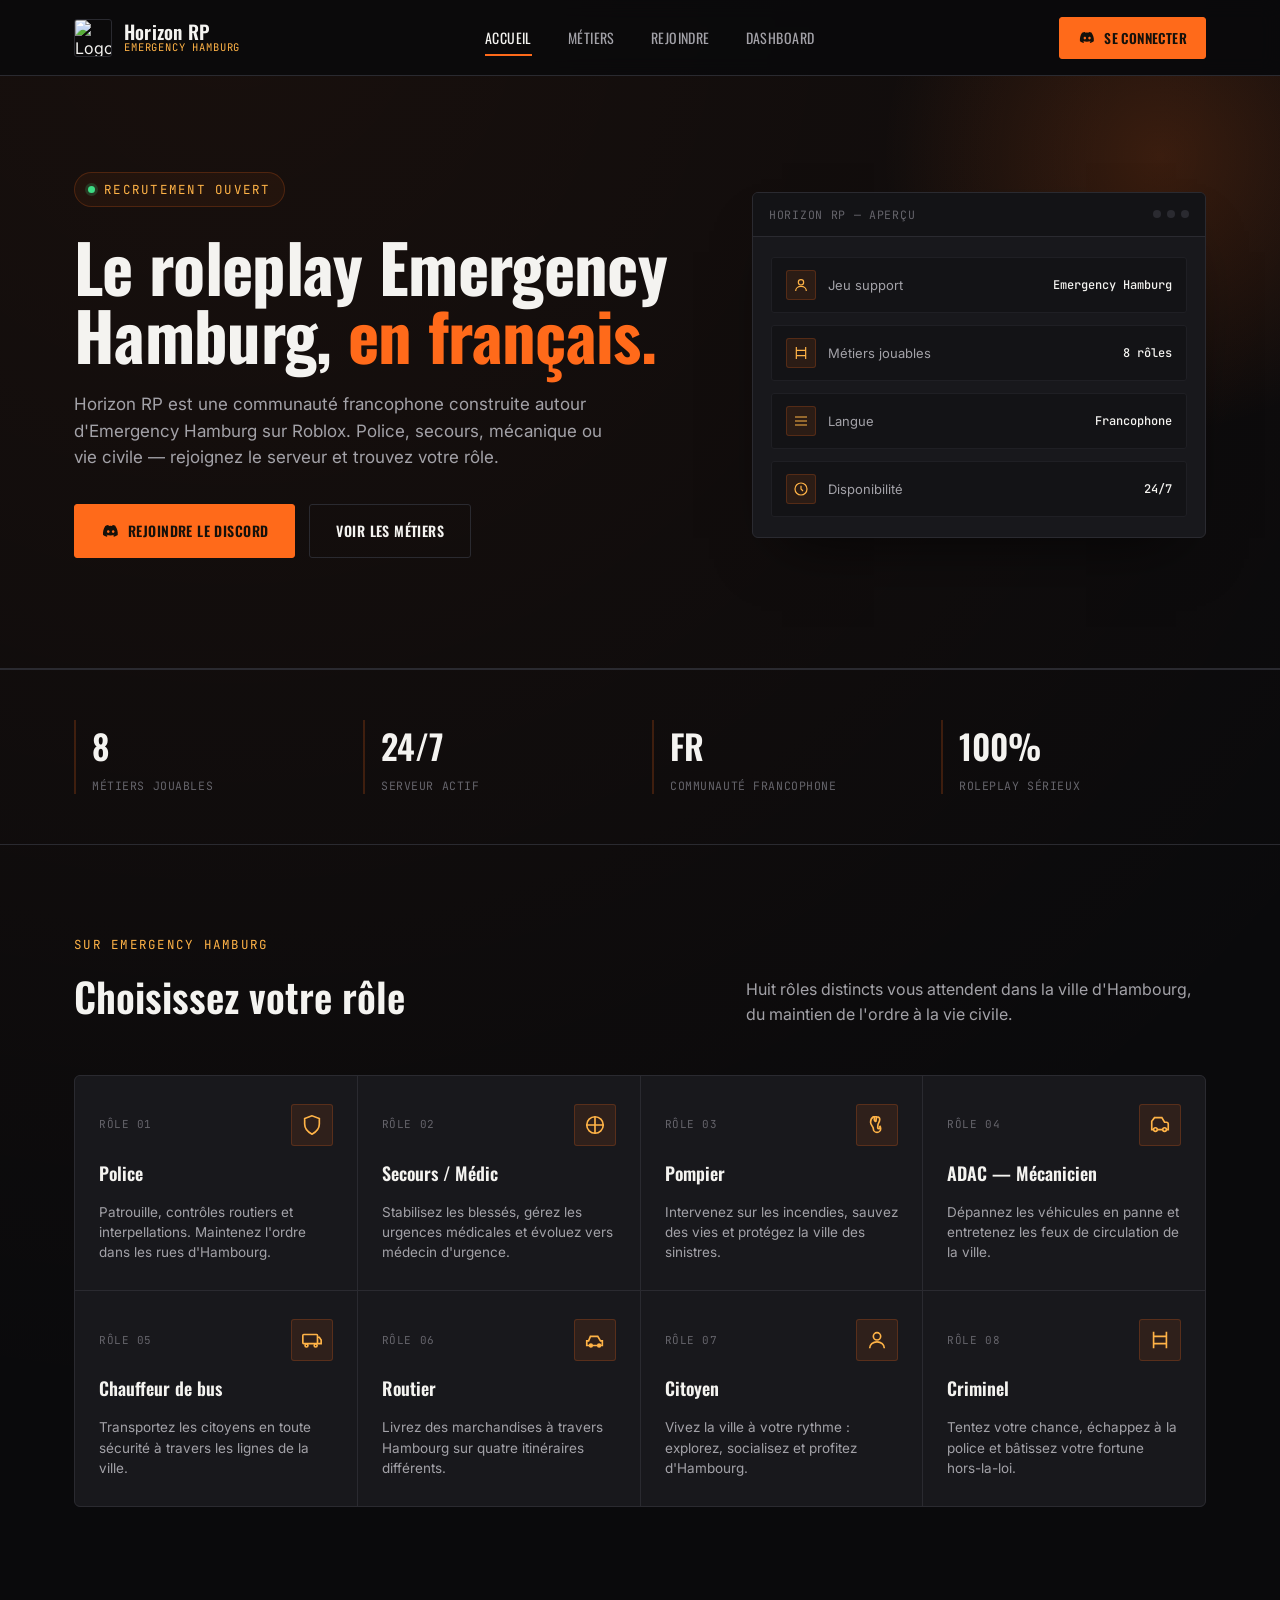
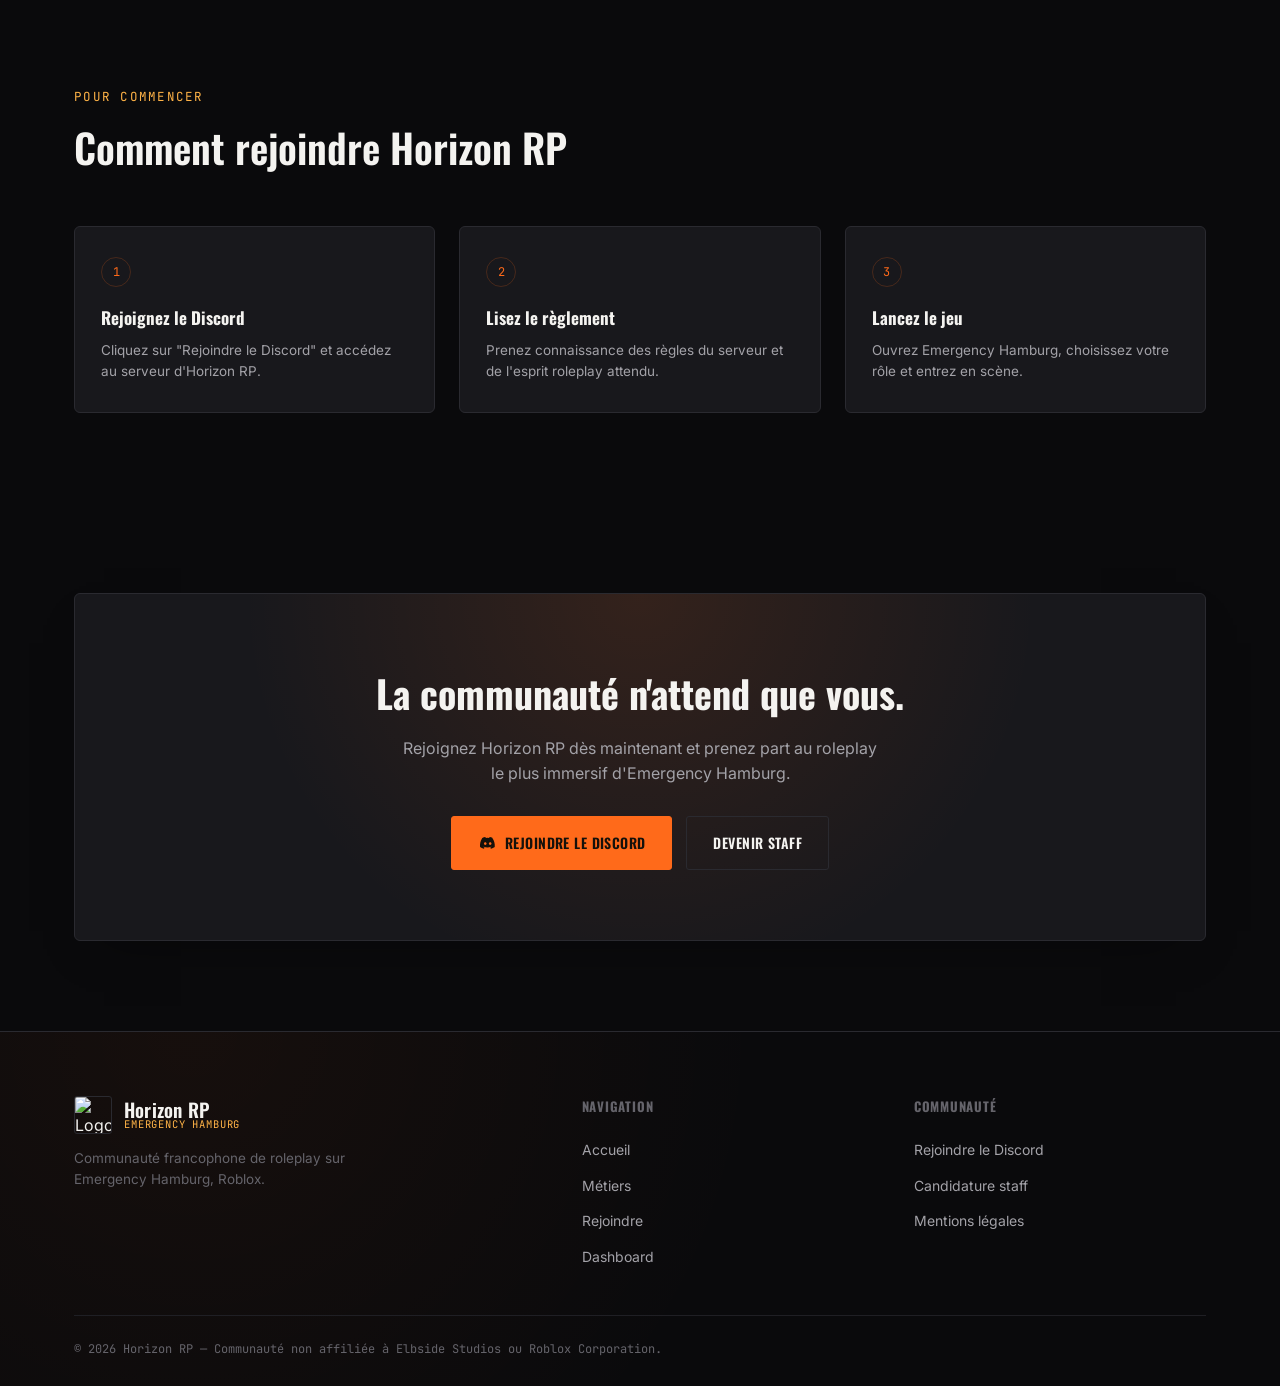
==== commit 47f7339e: "Add files via upload" ====
--- a/index.html
+++ b/index.html
@@ -61,7 +61,7 @@
   <section class="hero">
     <div class="wrap hero__grid">
       <div>
-        <span class="eyebrow"><span class="dot"></span> Recrutement ouvert</span>
+        <span class="eyebrow" data-recruitment-status><span class="dot"></span> Recrutement ouvert</span>
         <h1>Le roleplay Emergency<br>Hamburg, <em>en français.</em></h1>
         <p class="lead">Horizon RP est une communauté francophone construite autour d'Emergency Hamburg sur Roblox. Police, secours, mécanique ou vie civile — rejoignez le serveur et trouvez votre rôle.</p>
         <div class="hero__actions">
@@ -311,6 +311,7 @@
         <h3>Communauté</h3>
         <a href="https://discord.gg/q8EvGRN9yf" data-discord-invite>Rejoindre le Discord</a>
         <a href="recrutement/">Candidature staff</a>
+        <a href="mentions-legales/">Mentions légales</a>
       </div>
     </div>
 
--- a/style.css
+++ b/style.css
@@ -1013,12 +1013,16 @@
 }
 .preview-editor__row {
   display: grid;
-  grid-template-columns: 90px 1fr 1fr auto;
+  grid-template-columns: 96px 1fr 1fr 36px;
   gap: 8px;
   align-items: center;
+  width: 100%;
 }
 .preview-editor__row select,
 .preview-editor__row input {
+  width: 100%;
+  min-width: 0;
+  box-sizing: border-box;
   background: var(--bg-raised);
   border: 1px solid var(--line);
   border-radius: var(--radius-sm);
@@ -1026,6 +1030,14 @@
   font-family: var(--font-body);
   font-size: 13px;
   padding: 9px 10px;
+  appearance: none;
+  -webkit-appearance: none;
+}
+.preview-editor__row select {
+  background-image: url("data:image/svg+xml,%3Csvg xmlns='http://www.w3.org/2000/svg' width='10' height='6' viewBox='0 0 10 6'%3E%3Cpath d='M1 1l4 4 4-4' stroke='%23a3a2a8' stroke-width='1.5' fill='none' stroke-linecap='round' stroke-linejoin='round'/%3E%3C/svg%3E");
+  background-repeat: no-repeat;
+  background-position: right 10px center;
+  padding-right: 26px;
 }
 .preview-editor__row select:focus,
 .preview-editor__row input:focus {
@@ -1203,6 +1215,53 @@
   text-align: center;
   color: var(--text-faint);
   font-size: 13.5px;
+}
+
+/* =========================================================
+   Page Mentions légales
+   ========================================================= */
+.legal-hero {
+  padding: 64px 0 36px;
+  border-bottom: 1px solid var(--line);
+}
+.legal-hero h1 {
+  font-family: var(--font-display);
+  font-size: clamp(30px, 4vw, 42px);
+  margin: 0 0 12px;
+}
+.legal-hero .lead {
+  color: var(--text-dim);
+  max-width: 56ch;
+  margin: 0;
+}
+
+.legal-body { padding: 56px 0 90px; }
+.legal-body .wrap { max-width: 760px; }
+
+.legal-block {
+  padding: 28px 0;
+  border-bottom: 1px solid var(--line-soft);
+}
+.legal-block:first-child { padding-top: 0; }
+.legal-block:last-of-type { border-bottom: none; }
+.legal-block h2 {
+  font-family: var(--font-display);
+  font-size: 18px;
+  margin: 0 0 12px;
+  color: var(--text);
+}
+.legal-block p {
+  font-size: 14.5px;
+  color: var(--text-dim);
+  line-height: 1.7;
+  margin: 0 0 12px;
+}
+.legal-block p:last-child { margin-bottom: 0; }
+.legal-updated {
+  font-family: var(--font-mono);
+  font-size: 12px;
+  color: var(--text-faint);
+  margin-top: 28px;
 }
 
 /* =========================================================
